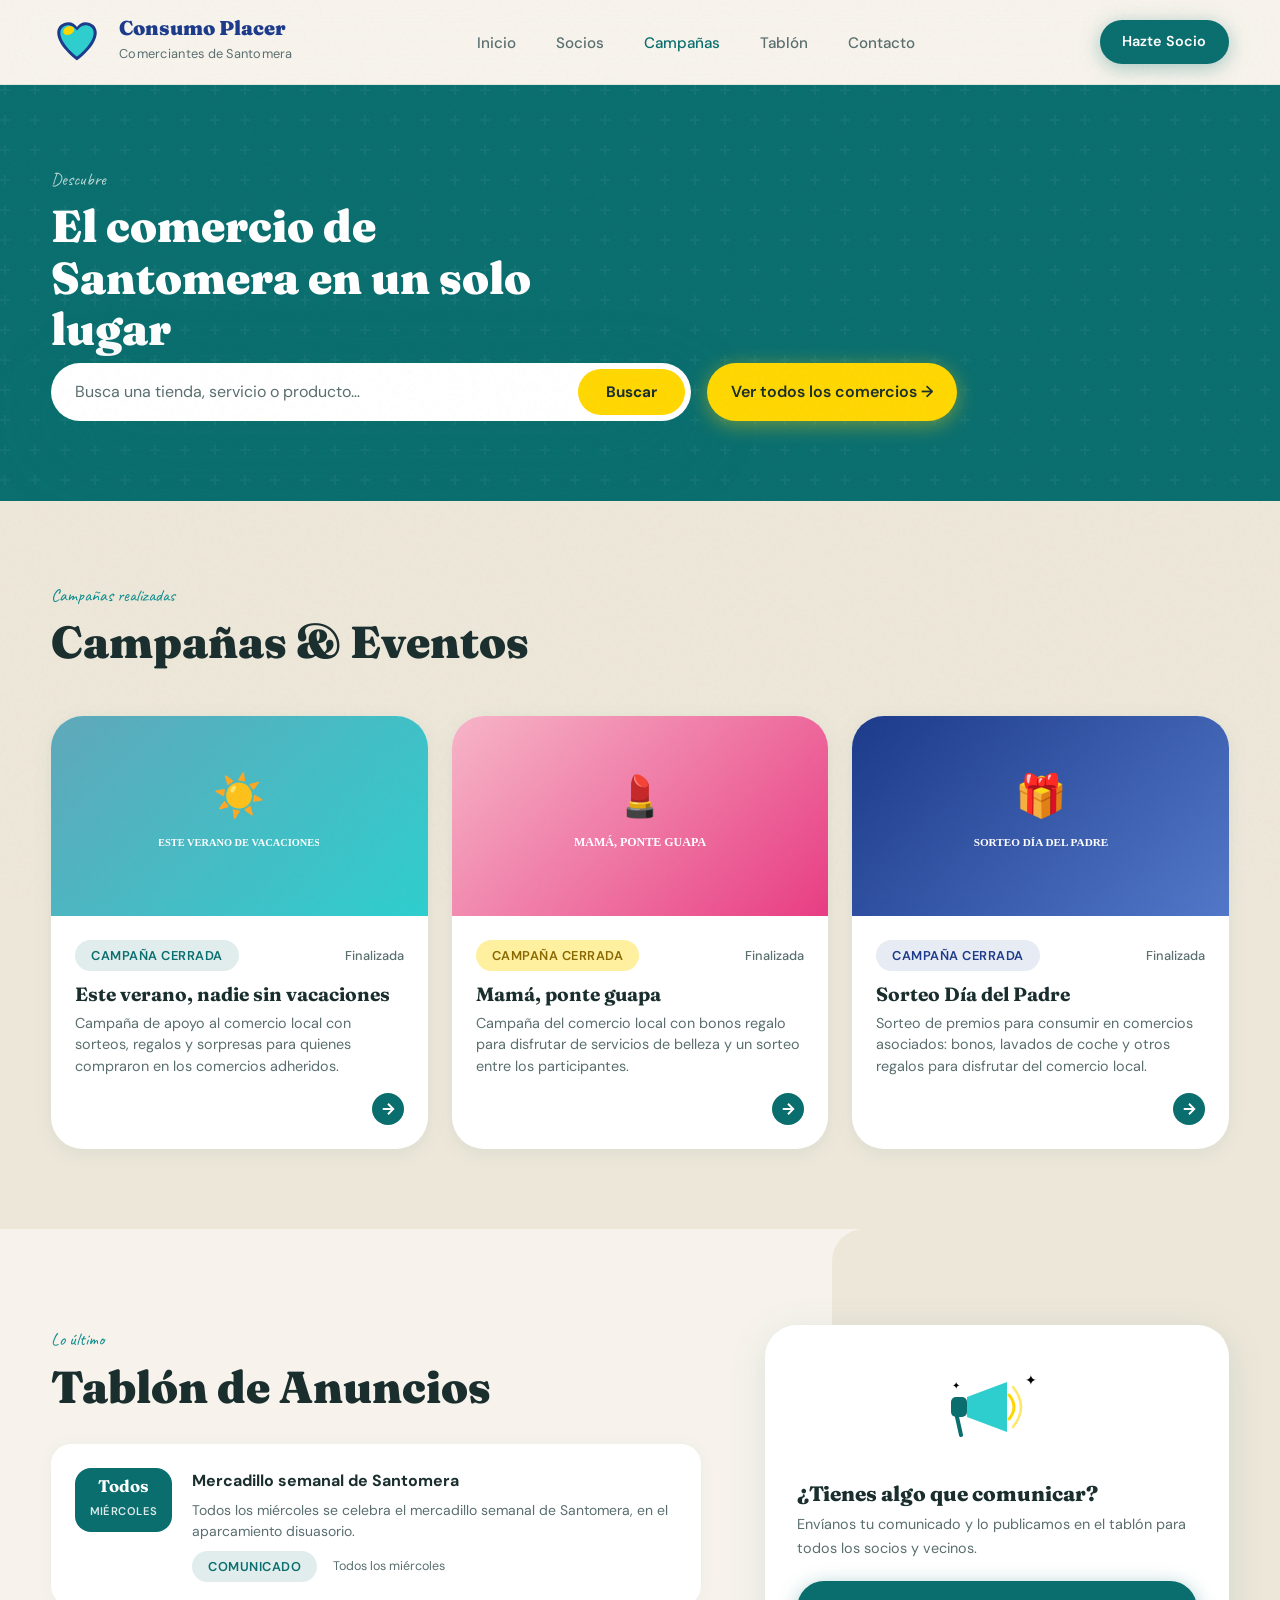
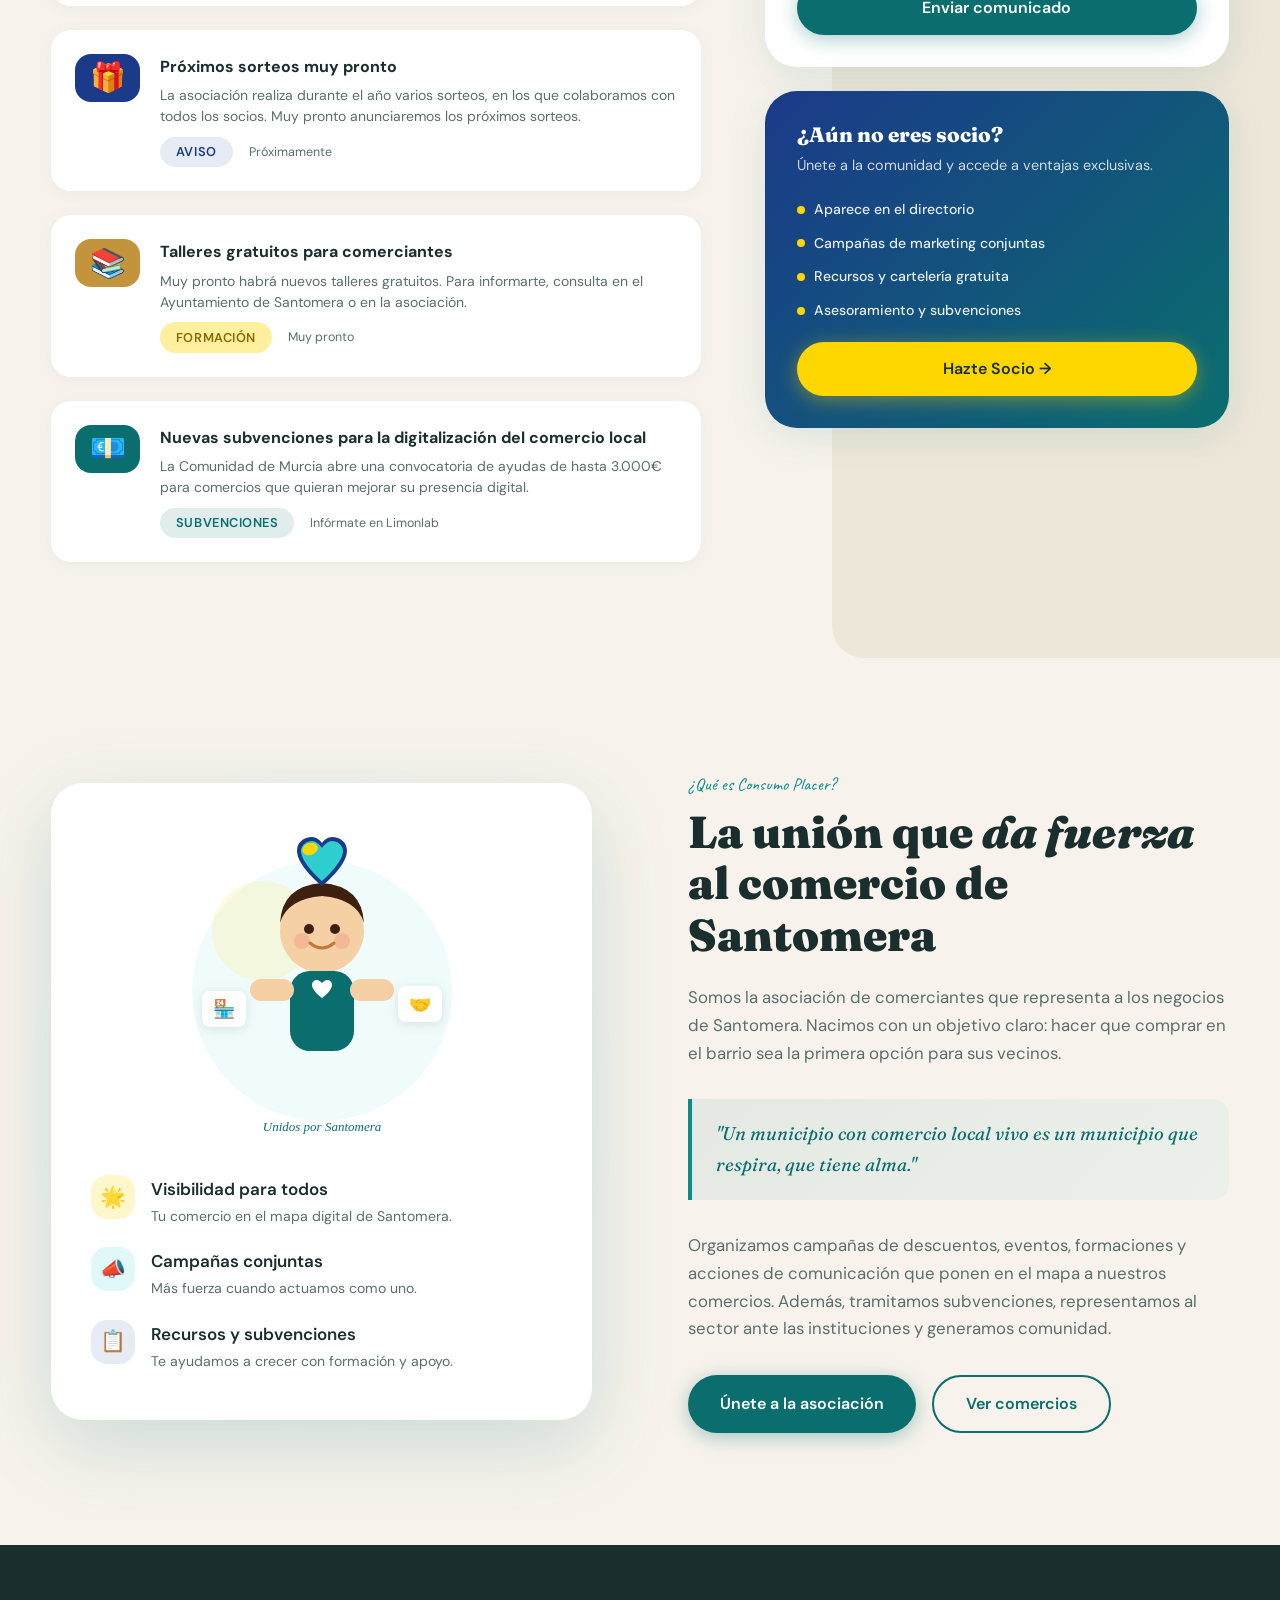
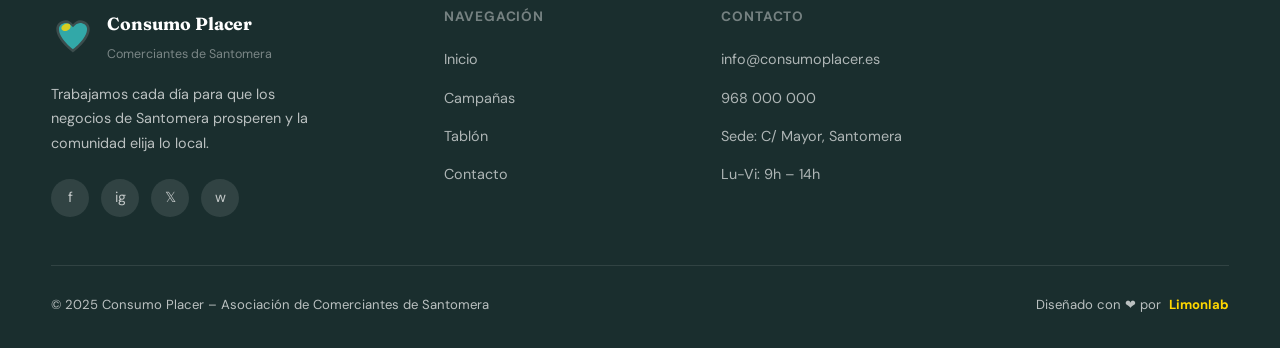
==== index.html @ dbde490b "Update index.html" ====
<!DOCTYPE html>
<html lang="es">

<head>
  <meta charset="UTF-8" />
  <meta name="viewport" content="width=device-width, initial-scale=1.0" />
  <title>Consumo Placer – Comerciantes de Santomera</title>
  <link rel="stylesheet" href="./index.css">

  <!-- Google Fonts -->
  <link rel="preconnect" href="https://fonts.googleapis.com" />
  <link rel="preconnect" href="https://fonts.gstatic.com" crossorigin />
  <link
    href="https://fonts.googleapis.com/css2?family=Fraunces:ital,opsz,wght@0,9..144,400;0,9..144,700;0,9..144,900;1,9..144,400&family=DM+Sans:wght@300;400;500;600&family=Caveat:wght@600&display=swap"
    rel="stylesheet" />
</head>

<body>

  <!-- ===== NAV ===== -->
  <nav>
    <div class="container">
      <div class="nav-inner">

        <!-- Logo -->
        <a href="./index.html" class="nav-logo">
          <svg class="logo-mark" viewBox="0 0 100 100" xmlns="http://www.w3.org/2000/svg">

            <!-- Heart shape -->
            <path
              d="M50 85 C50 85 12 58 12 32 C12 20 22 12 34 12 C40 12 46 16 50 21 C54 16 60 12 66 12 C78 12 88 20 88 32 C88 58 50 85 50 85Z"
              fill="#1B3A8A" />

            <!-- Teal fill inner -->
            <path
              d="M50 78 C50 78 18 54 18 32 C18 23 26 18 34 18 C40 18 46 23 50 28 C54 23 60 18 66 18 C74 18 82 23 82 32 C82 54 50 78 50 78Z"
              fill="#2ECECE" />

            <!-- Yellow leaf accent -->
            <ellipse
              cx="34"
              cy="28"
              rx="11"
              ry="8"
              transform="rotate(-25,34,28)"
              fill="#FFD700" />

          </svg>

          <div class="logo-text">
            <strong>Consumo Placer</strong>
            <span>Comerciantes de Santomera</span>
          </div>
        </a>

        <!-- Links -->
        <ul class="nav-links">
          <li><a href="#Inicio">Inicio</a></li>
          <li><a href="./b*Socios/DIRECTORIO%20PREVIEW.htm">Socios</a></li>
          <li><a href="#eventos">Campañas</a></li>
          <li><a href="#tablon">Tablón</a></li>
          <li><a href="./c*Contacto/contacto.html">Contacto</a></li>
        </ul>

        <!-- CTA -->
        <div class="nav-cta">
          <a
            href="./c*Contacto/contacto.html"
            class="btn btn-primary"
            style="padding:.65rem 1.4rem;font-size:.9rem;">
            Hazte Socio
          </a>
        </div>

        <!-- Mobile -->
        <button class="nav-hamburger" aria-label="Menú">
          <span></span>
          <span></span>
          <span></span>
        </button>

      </div>
    </div>
  </nav>


  <!-- ===== BUSCADOR ===== -->
  <section class="directory" id="Inicio">

    <div class="container" style="position:relative;z-index:1;">

      <span class="section-label">Descubre</span>

      <h2
        class="section-title"
        style="max-width:500px;margin-bottom:.5rem;">
        El comercio de Santomera en un solo lugar
      </h2>

      <div class="directory-search-row">

        <div class="dir-search" id="homeSearchBox">

          <input
            id="homeSearchInput"
            type="search"
            placeholder="Busca una tienda, servicio o producto…"
            autocomplete="off"
            aria-label="Buscar comercios"
          />

          <button
            id="homeSearchBtn"
            type="button">
            Buscar
          </button>

        </div>

        <a
          href="./b*Socios/DIRECTORIO%20PREVIEW.htm"
          class="btn btn-yellow directory-all-btn">
          Ver todos los comercios →
        </a>

      </div>

      <!-- Los resultados aparecen SOLO cuando se escribe -->
      <div
        id="homeSearchResults"
        class="home-search-results"
        aria-live="polite">
      </div>

    </div>

  </section>


  <style>

    .directory-search-row {
      display: flex;
      align-items: center;
      gap: 1rem;
      width: 100%;
      max-width: 980px;
    }

    .directory-search-row .dir-search {
      flex: 1 1 auto;
      min-width: 0;
    }

    .directory-all-btn {
      flex: 0 0 auto;
      height: 54px;
      min-height: 54px;
      box-sizing: border-box;
      display: inline-flex;
      align-items: center;
      justify-content: center;
      white-space: nowrap;
      margin-top: 0;
      padding: 0 1.5rem;
      line-height: 1;
    }

    @media (max-width: 760px) {

      .directory-search-row {
        flex-direction: column;
        align-items: stretch;
      }

      .directory-search-row .dir-search,
      .directory-all-btn {
        width: 100%;
      }

      .directory-all-btn {
        height: 54px;
      }

    }

    .home-search-results {
      width: 100%;
      max-width: 980px;
      margin-top: .85rem;
      display: none;
      overflow: hidden;
      border-radius: 18px;
    }

    .home-search-results.show {
      display: block;
    }

    .home-search-result {
      display: flex;
      align-items: center;
      gap: 1rem;
      width: 100%;
      padding: 1rem 1.15rem;
      box-sizing: border-box;
      text-decoration: none;
      color: inherit;
      background: rgba(255,255,255,.96);
      border-bottom: 1px solid rgba(0,0,0,.08);
      transition: transform .18s ease, background .18s ease;
    }

    .home-search-result:hover {
      background: #fff;
      transform: translateX(4px);
    }

    .home-search-result-icon {
      width: 48px;
      height: 48px;
      flex: 0 0 48px;
      display: grid;
      place-items: center;
      border-radius: 14px;
      background: rgba(46,206,206,.18);
      font-size: 1.5rem;
    }

    .home-search-result-info {
      min-width: 0;
      display: flex;
      flex-direction: column;
      gap: .18rem;
    }

    .home-search-result-info strong {
      font-size: 1rem;
    }

    .home-search-result-info small {
      opacity: .72;
    }

    .home-search-result-info em {
      font-size: .82rem;
      font-style: normal;
      opacity: .58;
      white-space: nowrap;
      overflow: hidden;
      text-overflow: ellipsis;
    }

    .home-search-result-arrow {
      margin-left: auto;
      font-size: 1.25rem;
      font-weight: 700;
    }

    .home-search-see-all {
      display: block;
      padding: .95rem 1.15rem;
      background: #FFD700;
      color: #111;
      text-decoration: none;
      font-weight: 700;
      text-align: center;
    }

    .home-search-empty {
      padding: 1.1rem 1.2rem;
      background: rgba(255,255,255,.96);
      color: #222;
      border-radius: 18px;
    }

    @media (max-width: 760px) {

      .directory-search-row {
        flex-direction: column;
        align-items: stretch;
      }

      .directory-all-btn {
        width: 100%;
        justify-content: center;
      }

      .home-search-result {
        padding: .9rem;
      }

      .home-search-result-info em {
        white-space: normal;
      }

    }

  </style>


  <!-- ===== CAMPAÑAS ===== -->
  <section class="campaigns" id="eventos">

    <div class="container">

      <div class="section-header">

        <div>
          <span class="section-label">Campañas realizadas</span>
          <h2 class="section-title">Campañas &amp; Eventos</h2>
        </div>

      </div>

      <div class="carousel-track">

        <!-- Card 1 · Este verano, nadie sin vacaciones -->
        <article class="campaign-card reveal">

          <div
            class="card-thumb"
            style="background:linear-gradient(135deg,#5FA8BA,#2ECECE);">

            <div class="card-thumb-inner">

              <svg
                viewBox="0 0 200 140"
                xmlns="http://www.w3.org/2000/svg"
                style="width:160px">

                <text
                  x="100"
                  y="62"
                  text-anchor="middle"
                  font-size="52">
                  ☀️
                </text>

                <text
                  x="100"
                  y="108"
                  text-anchor="middle"
                  font-family="Georgia"
                  font-size="13"
                  fill="white"
                  font-weight="700">
                  ESTE VERANO DE VACACIONES
                </text>

              </svg>

            </div>
          </div>

          <div class="card-body">

            <div class="card-meta">
              <span class="tag tag-teal">Campaña cerrada</span>
              <span class="card-date">Finalizada</span>
            </div>

            <h3 class="card-title">
              Este verano, nadie sin vacaciones
            </h3>

            <p class="card-desc">
              Campaña de apoyo al comercio local con sorteos, regalos y sorpresas para quienes compraron en los comercios adheridos.
            </p>

            <div class="card-arrow">
              <svg
                viewBox="0 0 24 24"
                fill="none"
                stroke="white"
                stroke-width="2.5">
                <path d="M5 12h14M12 5l7 7-7 7" />
              </svg>
            </div>

          </div>

        </article>


        <!-- Card 2 · Mamá, ponte guapa -->
        <article class="campaign-card reveal reveal-delay-1">

          <div
            class="card-thumb"
            style="background:linear-gradient(135deg,#F7B5C8,#E83D83);">

            <div class="card-thumb-inner">

              <svg
                viewBox="0 0 200 140"
                xmlns="http://www.w3.org/2000/svg"
                style="width:160px">

                <text
                  x="100"
                  y="62"
                  text-anchor="middle"
                  font-size="50">
                  💄
                </text>

                <text
                  x="100"
                  y="108"
                  text-anchor="middle"
                  font-family="Georgia"
                  font-size="15"
                  fill="white"
                  font-weight="700">
                  MAMÁ, PONTE GUAPA
                </text>

              </svg>

            </div>

          </div>

          <div class="card-body">

            <div class="card-meta">
              <span class="tag tag-yellow">Campaña cerrada</span>
              <span class="card-date">Finalizada</span>
            </div>

            <h3 class="card-title">
              Mamá, ponte guapa
            </h3>

            <p class="card-desc">
              Campaña del comercio local con bonos regalo para disfrutar de servicios de belleza y un sorteo entre los participantes.
            </p>

            <div class="card-arrow">
              <svg
                viewBox="0 0 24 24"
                fill="none"
                stroke="white"
                stroke-width="2.5">
                <path d="M5 12h14M12 5l7 7-7 7" />
              </svg>
            </div>

          </div>

        </article>


        <!-- Card 3 · Sorteo Día del Padre -->
        <article class="campaign-card reveal reveal-delay-2">

          <div
            class="card-thumb"
            style="background:linear-gradient(135deg,#1B3A8A,#5277C8);">

            <div class="card-thumb-inner">

              <svg
                viewBox="0 0 200 140"
                xmlns="http://www.w3.org/2000/svg"
                style="width:160px">

                <text
                  x="100"
                  y="62"
                  text-anchor="middle"
                  font-size="52">
                  🎁
                </text>

                <text
                  x="100"
                  y="108"
                  text-anchor="middle"
                  font-family="Georgia"
                  font-size="14"
                  fill="white"
                  font-weight="700">
                  SORTEO DÍA DEL PADRE
                </text>

              </svg>

            </div>

          </div>

          <div class="card-body">

            <div class="card-meta">
              <span class="tag tag-blue">Campaña cerrada</span>
              <span class="card-date">Finalizada</span>
            </div>

            <h3 class="card-title">
              Sorteo Día del Padre
            </h3>

            <p class="card-desc">
              Sorteo de premios para consumir en comercios asociados: bonos, lavados de coche y otros regalos para disfrutar del comercio local.
            </p>

            <div class="card-arrow">
              <svg
                viewBox="0 0 24 24"
                fill="none"
                stroke="white"
                stroke-width="2.5">
                <path d="M5 12h14M12 5l7 7-7 7" />
              </svg>
            </div>

          </div>

        </article>

      </div>

    </div>

  </section>


  <!-- ===== TABLÓN ===== -->
  <section class="tablon" id="tablon">

    <div class="container">

      <div class="tablon-grid">

        <!-- Feed -->
        <div>

          <span class="section-label">Lo último</span>

          <h2
            class="section-title"
            style="margin-bottom:2rem;">
            Tablón de Anuncios
          </h2>

          <div class="news-feed">

            <!-- 1. MERCADILLO SEMANAL -->
            <article class="news-item reveal">

              <div class="news-date-block">
                <strong style="font-size:1.05rem;">Todos</strong>
                <span>Miércoles</span>
              </div>

              <div class="news-content">

                <div class="news-title">
                  Mercadillo semanal de Santomera
                </div>

                <p class="news-excerpt">
                  Todos los miércoles se celebra el mercadillo semanal de
                  Santomera, en el aparcamiento disuasorio.
                </p>

                <div class="news-footer">
                  <span class="tag tag-teal">Comunicado</span>
                  <span
                    style="font-size:.78rem;color:var(--text-muted);margin-left:.5rem;">
                    Todos los miércoles
                  </span>
                </div>

              </div>

            </article>


            <!-- 2. SORTEOS -->
            <article class="news-item reveal reveal-delay-1">

              <div
                class="news-date-block"
                style="background:var(--blue);">
                <strong style="font-size:1.8rem;">🎁</strong>
              </div>

              <div class="news-content">

                <div class="news-title">
                  Próximos sorteos muy pronto
                </div>

                <p class="news-excerpt">
                  La asociación realiza durante el año varios sorteos,
                  en los que colaboramos con todos los socios. Muy pronto
                  anunciaremos los próximos sorteos.
                </p>

                <div class="news-footer">
                  <span class="tag tag-blue">Aviso</span>
                  <span
                    style="font-size:.78rem;color:var(--text-muted);margin-left:.5rem;">
                    Próximamente
                  </span>
                </div>

              </div>

            </article>


            <!-- 3. TALLERES -->
            <article class="news-item reveal reveal-delay-2">

              <div
                class="news-date-block"
                style="background:#c4943c;">
                <strong style="font-size:1.8rem;">📚</strong>
              </div>

              <div class="news-content">

                <div class="news-title">
                  Talleres gratuitos para comerciantes
                </div>

                <p class="news-excerpt">
                  Muy pronto habrá nuevos talleres gratuitos. Para informarte,
                  consulta en el Ayuntamiento de Santomera o en la asociación.
                </p>

                <div class="news-footer">
                  <span class="tag tag-yellow">Formación</span>
                  <span
                    style="font-size:.78rem;color:var(--text-muted);margin-left:.5rem;">
                    Muy pronto
                  </span>
                </div>

              </div>

            </article>


            <!-- 4. SUBVENCIONES -->
            <article class="news-item reveal reveal-delay-3">

              <div class="news-date-block">
                <strong style="font-size:1.8rem;">💶</strong>
              </div>

              <div class="news-content">

                <div class="news-title">
                  Nuevas subvenciones para la digitalización del comercio local
                </div>

                <p class="news-excerpt">
                  La Comunidad de Murcia abre una convocatoria de ayudas
                  de hasta 3.000€ para comercios que quieran mejorar
                  su presencia digital.
                </p>

                <div class="news-footer">
                  <span class="tag tag-teal">Subvenciones</span>
                  <span
                    style="font-size:.78rem;color:var(--text-muted);margin-left:.5rem;">
                    Infórmate en Limonlab
                  </span>
                </div>

              </div>

            </article>

          </div>

        </div>


        <!-- Aside -->
        <div class="tablon-aside">

          <div class="aside-card reveal">

            <div style="text-align:center;margin-bottom:1rem;">

              <svg
                viewBox="0 0 120 100"
                xmlns="http://www.w3.org/2000/svg"
                style="width:120px;margin:auto;">

                <path
                  d="M30 40 L70 25 L70 75 L30 60 Z"
                  fill="#2ECECE" />

                <rect
                  x="14"
                  y="40"
                  width="16"
                  height="20"
                  rx="5"
                  fill="#0A6E6E" />

                <path
                  d="M20 60 L24 78"
                  stroke="#0A6E6E"
                  stroke-width="4"
                  stroke-linecap="round" />

                <path
                  d="M72 38 Q82 50 72 62"
                  fill="none"
                  stroke="#FFD700"
                  stroke-width="3"
                  stroke-linecap="round" />

                <path
                  d="M76 30 Q92 50 76 70"
                  fill="none"
                  stroke="#FFD700"
                  stroke-width="2.5"
                  stroke-linecap="round"
                  opacity=".6" />

                <text x="88" y="28" font-size="14">✦</text>
                <text x="15" y="32" font-size="10">✦</text>

              </svg>

            </div>

            <h3>¿Tienes algo que comunicar?</h3>

            <p>
              Envíanos tu comunicado y lo publicamos en el tablón
              para todos los socios y vecinos.
            </p>

            <a
              href="./c*Contacto/contacto.html"
              class="btn btn-primary"
              style="width:100%;justify-content:center;">
              Enviar comunicado
            </a>

          </div>


          <div
            class="aside-card reveal reveal-delay-1"
            style="background:linear-gradient(135deg,#1B3A8A,#0A6E6E);color:white;">

            <h3 style="color:white;">
              ¿Aún no eres socio?
            </h3>

            <p style="color:rgba(255,255,255,.8);">
              Únete a la comunidad y accede a ventajas exclusivas.
            </p>

            <ul
              class="socio-perks"
              style="margin-bottom:1.25rem;">

              <li style="color:rgba(255,255,255,.9);">
                <div
                  class="perk-dot"
                  style="background:var(--yellow);">
                </div>
                Aparece en el directorio
              </li>

              <li style="color:rgba(255,255,255,.9);">
                <div
                  class="perk-dot"
                  style="background:var(--yellow);">
                </div>
                Campañas de marketing conjuntas
              </li>

              <li style="color:rgba(255,255,255,.9);">
                <div
                  class="perk-dot"
                  style="background:var(--yellow);">
                </div>
                Recursos y cartelería gratuita
              </li>

              <li style="color:rgba(255,255,255,.9);">
                <div
                  class="perk-dot"
                  style="background:var(--yellow);">
                </div>
                Asesoramiento y subvenciones
              </li>

            </ul>

            <a
              href="./c*Contacto/contacto.html"
              class="btn btn-yellow"
              style="width:100%;justify-content:center;">
              Hazte Socio →
            </a>

          </div>

        </div>

      </div>

    </div>

  </section>


  <!-- ===== ABOUT ===== -->
  <section class="about" id="about">

    <div class="container">

      <div class="about-grid">

        <!-- Illustration -->
        <div class="about-illustration reveal">

          <div class="about-blob-bg"></div>

          <div class="about-visual-card">

            <svg
              viewBox="0 0 320 320"
              xmlns="http://www.w3.org/2000/svg"
              style="width:100%;max-width:320px;margin:auto;display:block">

              <circle
                cx="160"
                cy="160"
                r="130"
                fill="rgba(46,206,206,0.07)" />

              <circle
                cx="100"
                cy="100"
                r="50"
                fill="rgba(255,215,0,0.12)" />

              <!-- Head -->
              <circle
                cx="160"
                cy="100"
                r="42"
                fill="#f5d0a5" />

              <!-- Hair -->
              <path
                d="M118 92 Q120 55 160 52 Q200 55 202 92 Q195 68 160 65 Q125 68 118 92Z"
                fill="#3d2010" />

              <!-- Eyes -->
              <circle cx="147" cy="98" r="5" fill="#3d2010" />
              <circle cx="173" cy="98" r="5" fill="#3d2010" />

              <!-- Smile -->
              <path
                d="M148 112 Q160 122 172 112"
                fill="none"
                stroke="#c4753a"
                stroke-width="3"
                stroke-linecap="round" />

              <!-- Cheeks -->
              <circle
                cx="140"
                cy="110"
                r="8"
                fill="rgba(230,100,80,0.2)" />

              <circle
                cx="180"
                cy="110"
                r="8"
                fill="rgba(230,100,80,0.2)" />

              <!-- Body -->
              <rect
                x="128"
                y="140"
                width="64"
                height="80"
                rx="20"
                fill="#0A6E6E" />

              <!-- Arms -->
              <rect
                x="88"
                y="148"
                width="44"
                height="22"
                rx="11"
                fill="#f5d0a5" />

              <rect
                x="188"
                y="148"
                width="44"
                height="22"
                rx="11"
                fill="#f5d0a5" />

              <!-- Shirt logo -->
              <path
                d="M160 167 C160 167 150 160 150 154 C150 151 152 149 155 149 C157 149 159 151 160 152 C161 151 163 149 165 149 C168 149 170 151 170 154 C170 160 160 167 160 167Z"
                fill="white" />

              <!-- Big heart -->
              <path
                d="M160 55 C160 55 135 35 135 20 C135 11 142 6 150 6 C154 6 158 9 160 12 C162 9 166 6 170 6 C178 6 185 11 185 20 C185 35 160 55 160 55Z"
                fill="#1B3A8A" />

              <path
                d="M160 50 C160 50 139 32 139 20 C139 14 145 10 150 10 C154 10 158 14 160 17 C162 14 166 10 170 10 C175 10 181 14 181 20 C181 32 160 50 160 50Z"
                fill="#2ECECE" />

              <ellipse
                cx="148"
                cy="18"
                rx="8"
                ry="6"
                transform="rotate(-20,148,18)"
                fill="#FFD700" />

              <!-- Small shop icons -->
              <g transform="translate(40,160)">
                <rect
                  width="44"
                  height="36"
                  rx="8"
                  fill="white"
                  filter="drop-shadow(0 2px 6px rgba(0,0,0,0.1))" />
                <text
                  x="22"
                  y="24"
                  text-anchor="middle"
                  font-size="18">
                  🏪
                </text>
              </g>

              <g transform="translate(236,155)">
                <rect
                  width="44"
                  height="36"
                  rx="8"
                  fill="white"
                  filter="drop-shadow(0 2px 6px rgba(0,0,0,0.1))" />
                <text
                  x="22"
                  y="24"
                  text-anchor="middle"
                  font-size="18">
                  🤝
                </text>
              </g>

              <!-- Caption -->
              <text
                x="160"
                y="300"
                text-anchor="middle"
                font-family="Georgia,serif"
                font-style="italic"
                font-size="13"
                fill="#0A6E6E">
                Unidos por Santomera
              </text>

            </svg>


            <ul
              class="values-list"
              style="margin-top:1.5rem;">

              <li class="value-item">

                <div
                  class="value-icon"
                  style="background:rgba(255,215,0,.2);">
                  🌟
                </div>

                <div class="value-text">

                  <strong>Visibilidad para todos</strong>

                  <p>
                    Tu comercio en el mapa digital de Santomera.
                  </p>

                </div>

              </li>


              <li class="value-item">

                <div
                  class="value-icon"
                  style="background:rgba(46,206,206,.15);">
                  📣
                </div>

                <div class="value-text">

                  <strong>Campañas conjuntas</strong>

                  <p>
                    Más fuerza cuando actuamos como uno.
                  </p>

                </div>

              </li>


              <li class="value-item">

                <div
                  class="value-icon"
                  style="background:rgba(27,58,138,.1);">
                  📋
                </div>

                <div class="value-text">

                  <strong>Recursos y subvenciones</strong>

                  <p>
                    Te ayudamos a crecer con formación y apoyo.
                  </p>

                </div>

              </li>

            </ul>

          </div>

        </div>


        <!-- Content -->
        <div class="about-content reveal reveal-delay-1">

          <span class="section-label">
            ¿Qué es Consumo Placer?
          </span>

          <h2 class="section-title">
            La unión que <em>da fuerza</em> al comercio de Santomera
          </h2>

          <p>
            Somos la asociación de comerciantes que representa a los
            negocios de Santomera. Nacimos con un objetivo claro:
            hacer que comprar en el barrio sea la primera opción
            para sus vecinos.
          </p>

          <blockquote class="pullquote">
            "Un municipio con comercio local vivo es un municipio
            que respira, que tiene alma."
          </blockquote>

          <p>
            Organizamos campañas de descuentos, eventos, formaciones
            y acciones de comunicación que ponen en el mapa a nuestros
            comercios. Además, tramitamos subvenciones, representamos
            al sector ante las instituciones y generamos comunidad.
          </p>


          <!-- BOTONES CORREGIDOS -->
          <div
            style="margin-top:2rem; display:flex; gap:1rem; flex-wrap:wrap;">

            <a
              href="./c*Contacto/contacto.html"
              class="btn btn-primary">
              Únete a la asociación
            </a>

            <a
              href="./b*Socios/DIRECTORIO%20PREVIEW.htm"
              class="btn btn-outline">
              Ver comercios
            </a>

          </div>

        </div>

      </div>

    </div>

  </section>


  <!-- ===== FOOTER ===== -->
  <footer id="contacto">

    <div class="container">

      <div class="footer-grid">

        <!-- Brand -->
        <div class="footer-brand">

          <div
            style="display:flex;align-items:center;gap:.75rem;">

            <svg
              width="44"
              height="44"
              viewBox="0 0 100 100"
              xmlns="http://www.w3.org/2000/svg">

              <path
                d="M50 85 C50 85 12 58 12 32 C12 20 22 12 34 12 C40 12 46 16 50 21 C54 16 60 12 66 12 C78 12 88 20 88 32 C88 58 50 85 50 85Z"
                fill="rgba(255,255,255,.15)" />

              <path
                d="M50 78 C50 78 18 54 18 32 C18 23 26 18 34 18 C40 18 46 23 50 28 C54 23 60 18 66 18 C74 18 82 23 82 32 C82 54 50 78 50 78Z"
                fill="#2ECECE"
                opacity=".7" />

              <ellipse
                cx="34"
                cy="28"
                rx="11"
                ry="8"
                transform="rotate(-25,34,28)"
                fill="#FFD700"
                opacity=".8" />

            </svg>

            <div>

              <strong
                style="display:block;font-family:'Fraunces',serif;color:white;font-size:1.1rem;">
                Consumo Placer
              </strong>

              <span style="font-size:.78rem;opacity:.6;">
                Comerciantes de Santomera
              </span>

            </div>

          </div>

          <p>
            Trabajamos cada día para que los negocios de Santomera
            prosperen y la comunidad elija lo local.
          </p>

          <div class="social-links">

            <div class="social-link" title="Facebook">f</div>
            <div class="social-link" title="Instagram">ig</div>
            <div class="social-link" title="Twitter/X">𝕏</div>
            <div class="social-link" title="WhatsApp">w</div>

          </div>

        </div>


        <!-- Nav cols -->
        <div class="footer-col">

          <h4>Navegación</h4>

          <ul class="footer-links">

            <li>
              <a href="#">Inicio</a>
            </li>

            <li>
              <a href="#eventos">Campañas</a>
            </li>

            <li>
              <a href="#tablon">Tablón</a>
            </li>

            <li>
              <a href="./c*Contacto/contacto.html">
                Contacto
              </a>
            </li>

          </ul>

        </div>


        <!-- Contacto -->
        <div class="footer-col">

          <h4>Contacto</h4>

          <ul class="footer-links">

            <li>
              <a href="mailto:info@consumoplacer.es">
                info@consumoplacer.es
              </a>
            </li>

            <li>
              <a href="tel:+34968000000">
                968 000 000
              </a>
            </li>

            <li>
              <a href="#">
                Sede: C/ Mayor, Santomera
              </a>
            </li>

            <li>
              <a href="#">
                Lu-Vi: 9h – 14h
              </a>
            </li>

          </ul>

        </div>

      </div>


      <div class="footer-bottom">

        <span>
          © 2025 Consumo Placer – Asociación de Comerciantes de Santomera
        </span>

        <div class="made-by">
          Diseñado con ❤ por <strong>Limonlab</strong>
        </div>

      </div>

    </div>

  </footer>


  <script src="./b*Socios/socios.js"></script>
  <script src="./index.js"></script>

</body>

</html>
---- index.css ----
/* ============================================================
       TOKENS & RESET
    ============================================================ */
:root {
    --cream: #F7F3EC;
    --cream-dark: #EDE7D9;
    --teal: #0A6E6E;
    --teal-mid: #0D8C8C;
    --teal-light: #2ECECE;
    --blue: #1B3A8A;
    --blue-mid: #1F4BD5;
    --yellow: #FFD700;
    --yellow-soft: #FFF0A0;
    --text: #1A2E2E;
    --text-muted: #5A6E6E;
    --white: #FFFFFF;
    --radius-lg: 2rem;
    --radius-pill: 100px;
    --shadow: 0 8px 40px rgba(10, 110, 110, .12);
    --shadow-xl: 0 24px 80px rgba(10, 110, 110, .18);
}

*,
*::before,
*::after {
    box-sizing: border-box;
    margin: 0;
    padding: 0;
}

html {
    scroll-behavior: smooth;
}

body {
    background: var(--cream);
    color: var(--text);
    font-family: 'DM Sans', sans-serif;
    font-size: 17px;
    line-height: 1.65;
    overflow-x: hidden;
}

h1,
h2,
h3,
h4 {
    font-family: 'Fraunces', Georgia, serif;
    line-height: 1.15;
}

.script {
    font-family: 'Caveat', cursive;
    font-size: 1.25em;
    color: var(--teal-mid);
}

img {
    display: block;
    max-width: 100%;
}

a {
    text-decoration: none;
    color: inherit;
}

/* ============================================================
       NOISE TEXTURE OVERLAY
    ============================================================ */
body::before {
    content: '';
    position: fixed;
    inset: 0;
    background-image: url("data:image/svg+xml,%3Csvg viewBox='0 0 256 256' xmlns='http://www.w3.org/2000/svg'%3E%3Cfilter id='noise'%3E%3CfeTurbulence type='fractalNoise' baseFrequency='0.9' numOctaves='4' stitchTiles='stitch'/%3E%3C/filter%3E%3Crect width='100%25' height='100%25' filter='url(%23noise)' opacity='0.04'/%3E%3C/svg%3E");
    pointer-events: none;
    z-index: 9999;
    opacity: .5;
}

/* ============================================================
       UTILITIES
    ============================================================ */
.container {
    width: min(1200px, 92vw);
    margin-inline: auto;
}

.btn {
    display: inline-flex;
    align-items: center;
    gap: .5rem;
    padding: .85rem 2rem;
    border-radius: var(--radius-pill);
    font-family: 'DM Sans', sans-serif;
    font-weight: 600;
    font-size: 1rem;
    cursor: pointer;
    border: none;
    transition: transform .2s ease, box-shadow .2s ease, background .2s ease;
}

.btn:hover {
    transform: translateY(-2px);
}

.btn-primary {
    background: var(--teal);
    color: var(--white);
    box-shadow: 0 4px 20px rgba(10, 110, 110, .35);
}

.btn-primary:hover {
    background: var(--teal-mid);
    box-shadow: 0 8px 30px rgba(10, 110, 110, .45);
}

.btn-yellow {
    background: var(--yellow);
    color: var(--text);
    box-shadow: 0 4px 20px rgba(255, 215, 0, .4);
}

.btn-yellow:hover {
    background: #f5c800;
    box-shadow: 0 8px 30px rgba(255, 215, 0, .5);
}

.btn-outline {
    background: transparent;
    color: var(--teal);
    border: 2px solid var(--teal);
}

.btn-outline:hover {
    background: var(--teal);
    color: var(--white);
}

.tag {
    display: inline-block;
    padding: .3rem 1rem;
    border-radius: var(--radius-pill);
    font-size: .8rem;
    font-weight: 600;
    letter-spacing: .04em;
    text-transform: uppercase;
}

.tag-teal {
    background: rgba(10, 110, 110, .12);
    color: var(--teal);
}

.tag-yellow {
    background: var(--yellow-soft);
    color: #8a6800;
}

.tag-blue {
    background: rgba(27, 58, 138, .1);
    color: var(--blue);
}

/* ============================================================
       NAV
    ============================================================ */
nav {
    position: sticky;
    top: 0;
    z-index: 100;
    background: rgba(247, 243, 236, .92);
    backdrop-filter: blur(16px);
    border-bottom: 1px solid rgba(10, 110, 110, .1);
    padding: 1rem 0;
}

.nav-inner {
    display: flex;
    align-items: center;
    justify-content: space-between;
    gap: 2rem;
}

.nav-logo {
    display: flex;
    align-items: center;
    gap: 1rem;
}

/* SVG inline logo replica */
.logo-mark {
    width: 52px;
    height: 52px;
    flex-shrink: 0;
}

.logo-text strong {
    display: block;
    font-family: 'Fraunces', serif;
    font-size: 1.25rem;
    font-weight: 900;
    color: var(--blue);
    line-height: 1;
}

.logo-text span {
    font-family: 'DM Sans', sans-serif;
    font-size: .8rem;
    color: var(--text-muted);
    letter-spacing: .02em;
}

.nav-links {
    display: flex;
    list-style: none;
    gap: 2.5rem;
}

.nav-links a {
    font-size: .95rem;
    font-weight: 500;
    color: var(--text-muted);
    transition: color .2s;
}

.nav-links a:hover {
    color: var(--teal);
}

.nav-cta {
    display: flex;
    gap: .75rem;
    align-items: center;
}

.nav-hamburger {
    display: none;
    background: none;
    border: none;
    cursor: pointer;
    flex-direction: column;
    gap: 5px;
    padding: 4px;
}

.nav-hamburger span {
    display: block;
    width: 26px;
    height: 2px;
    background: var(--teal);
    border-radius: 2px;
    transition: .3s;
}

@media(max-width: 900px) {

    .nav-links,
    .nav-cta {
        display: none;
    }

    .nav-hamburger {
        display: flex;
    }

    /* Menú abierto */
    nav.mobile-open .nav-inner {
        flex-wrap: wrap;
    }

    nav.mobile-open .nav-links {
        display: flex;
        flex-direction: column;
        width: 100%;
        order: 10;
        gap: 0;
        padding: .5rem 0 .25rem;
        border-top: 1px solid rgba(10, 110, 110, .12);
        animation: navSlideDown .25s ease;
    }

    nav.mobile-open .nav-links li a {
        display: block;
        padding: .7rem 0;
        border-bottom: 1px solid rgba(10, 110, 110, .07);
        font-size: 1rem;
    }

    nav.mobile-open .nav-cta {
        display: flex;
        width: 100%;
        order: 11;
        padding: .75rem 0 .5rem;
    }

    /* Barras → X */
    nav.mobile-open .nav-hamburger span:nth-child(1) {
        transform: rotate(45deg) translate(5px, 5px);
    }

    nav.mobile-open .nav-hamburger span:nth-child(2) {
        opacity: 0;
        transform: scaleX(0);
    }

    nav.mobile-open .nav-hamburger span:nth-child(3) {
        transform: rotate(-45deg) translate(5px, -5px);
    }
}

@keyframes navSlideDown {
    from {
        opacity: 0;
        transform: translateY(-8px);
    }

    to {
        opacity: 1;
        transform: translateY(0);
    }
}

/* ============================================================
       HERO
    ============================================================ */
.hero {
    position: relative;
    padding: 6rem 0 5rem;
    overflow: hidden;
}

/* Organic blobs background */
.hero-bg {
    position: absolute;
    inset: 0;
    pointer-events: none;
    overflow: hidden;
}

.blob {
    position: absolute;
    border-radius: 50%;
    filter: blur(60px);
}

.blob-1 {
    width: 600px;
    height: 600px;
    background: radial-gradient(circle, rgba(46, 206, 206, .18) 0%, transparent 70%);
    top: -100px;
    right: -100px;
}

.blob-2 {
    width: 400px;
    height: 400px;
    background: radial-gradient(circle, rgba(255, 215, 0, .2) 0%, transparent 70%);
    bottom: -50px;
    left: 5%;
}

.blob-3 {
    width: 300px;
    height: 300px;
    background: radial-gradient(circle, rgba(27, 58, 138, .1) 0%, transparent 70%);
    top: 30%;
    left: 30%;
}

.hero-grid {
    display: grid;
    grid-template-columns: 1fr 1fr;
    gap: 4rem;
    align-items: center;
}

.hero-eyebrow {
    display: flex;
    align-items: center;
    gap: .75rem;
    margin-bottom: 1.5rem;
}

.eyebrow-line {
    width: 40px;
    height: 2px;
    background: var(--teal-mid);
    border-radius: 2px;
}

.eyebrow-text {
    font-family: 'Caveat', cursive;
    font-size: 1.1rem;
    color: var(--teal-mid);
    font-weight: 600;
}

.hero h1 {
    font-size: clamp(2.8rem, 5.5vw, 4.8rem);
    font-weight: 900;
    color: var(--text);
    margin-bottom: 1.5rem;
}

.hero h1 em {
    font-style: italic;
    color: var(--teal);
}

.hero h1 .accent-yellow {
    position: relative;
    display: inline-block;
}

.hero h1 .accent-yellow::after {
    content: '';
    position: absolute;
    bottom: 4px;
    left: -4px;
    right: -4px;
    height: 12px;
    background: var(--yellow);
    z-index: -1;
    border-radius: 4px;
}

.hero-desc {
    font-size: 1.15rem;
    color: var(--text-muted);
    margin-bottom: 2.5rem;
    max-width: 480px;
}

.hero-actions {
    display: flex;
    gap: 1rem;
    flex-wrap: wrap;
}

.hero-stats {
    display: flex;
    gap: 2.5rem;
    margin-top: 3.5rem;
    padding-top: 2rem;
    border-top: 1px solid rgba(10, 110, 110, .15);
}

.stat strong {
    display: block;
    font-family: 'Fraunces', serif;
    font-size: 2.2rem;
    font-weight: 900;
    color: var(--teal);
    line-height: 1;
}

.stat span {
    font-size: .85rem;
    color: var(--text-muted);
    font-weight: 500;
}

/* Hero illustration panel */
.hero-visual {
    position: relative;
    display: flex;
    align-items: center;
    justify-content: center;
}

.hero-card-main {
    background: var(--white);
    border-radius: var(--radius-lg);
    box-shadow: var(--shadow-xl);
    padding: 2.5rem;
    position: relative;
    z-index: 2;
    width: 100%;
    max-width: 440px;
}

.hero-illustration {
    width: 100%;
    height: 260px;
    display: flex;
    align-items: center;
    justify-content: center;
}

/* Floating badges */
.badge-float {
    position: absolute;
    background: var(--white);
    border-radius: 1.2rem;
    box-shadow: var(--shadow);
    padding: .75rem 1.25rem;
    display: flex;
    align-items: center;
    gap: .6rem;
    font-size: .85rem;
    font-weight: 600;
    z-index: 3;
    animation: floatY 4s ease-in-out infinite;
}

.badge-float:nth-child(2) {
    animation-delay: 1.5s;
}

.badge-float:nth-child(3) {
    animation-delay: 3s;
}

@keyframes floatY {

    0%,
    100% {
        transform: translateY(0);
    }

    50% {
        transform: translateY(-10px);
    }
}

.badge-1 {
    top: -1rem;
    right: -1.5rem;
}

.badge-2 {
    bottom: 3rem;
    left: -2rem;
}

.badge-3 {
    top: 35%;
    right: -2.5rem;
}

.badge-icon {
    width: 36px;
    height: 36px;
    border-radius: .75rem;
    display: flex;
    align-items: center;
    justify-content: center;
    font-size: 1.1rem;
}

@media(max-width: 900px) {
    .hero-grid {
        grid-template-columns: 1fr;
    }

    .hero-visual {
        display: none;
    }
}

/* ============================================================
       CAMPAIGN CAROUSEL
    ============================================================ */
.campaigns {
    padding: 5rem 0;
    background: var(--cream-dark);
    position: relative;
}

.section-header {
    display: flex;
    align-items: flex-end;
    justify-content: space-between;
    margin-bottom: 3rem;
    gap: 1rem;
    flex-wrap: wrap;
}

.section-label {
    font-family: 'Caveat', cursive;
    font-size: 1.1rem;
    color: var(--teal-mid);
    margin-bottom: .4rem;
    display: block;
}

.section-title {
    font-size: clamp(1.8rem, 3.5vw, 2.8rem);
    font-weight: 900;
    color: var(--text);
}

.carousel-track {
    display: grid;
    grid-template-columns: repeat(auto-fill, minmax(300px, 1fr));
    gap: 1.5rem;
}

.campaign-card {
    background: var(--white);
    border-radius: var(--radius-lg);
    overflow: hidden;
    box-shadow: 0 4px 20px rgba(10, 110, 110, .08);
    transition: transform .3s ease, box-shadow .3s ease;
    cursor: pointer;
}

.campaign-card:hover {
    transform: translateY(-6px);
    box-shadow: var(--shadow-xl);
}

.card-thumb {
    height: 200px;
    position: relative;
    overflow: hidden;
}

.card-thumb-inner {
    width: 100%;
    height: 100%;
    display: flex;
    align-items: center;
    justify-content: center;
}

.card-body {
    padding: 1.5rem;
}

.card-meta {
    display: flex;
    align-items: center;
    justify-content: space-between;
    margin-bottom: .75rem;
}

.card-date {
    font-size: .8rem;
    color: var(--text-muted);
    font-weight: 500;
}

.card-title {
    font-size: 1.2rem;
    font-weight: 700;
    margin-bottom: .5rem;
    color: var(--text);
}

.card-desc {
    font-size: .9rem;
    color: var(--text-muted);
    line-height: 1.5;
}

.card-arrow {
    display: flex;
    align-items: center;
    justify-content: flex-end;
    margin-top: 1rem;
}

.card-arrow svg {
    width: 32px;
    height: 32px;
    background: var(--teal);
    border-radius: 50%;
    padding: 7px;
    color: white;
    transition: background .2s, transform .2s;
}

.campaign-card:hover .card-arrow svg {
    background: var(--teal-mid);
    transform: translate(2px, -2px);
}

/* ============================================================
       ABOUT / QUÉ ES
    ============================================================ */
.about {
    padding: 7rem 0;
    position: relative;
    overflow: hidden;
}

.about-grid {
    display: grid;
    grid-template-columns: 1fr 1fr;
    gap: 6rem;
    align-items: center;
}

.about-illustration {
    position: relative;
}

.about-blob-bg {
    position: absolute;
    width: 120%;
    height: 120%;
    top: -10%;
    left: -10%;
    background: radial-gradient(ellipse at center, rgba(46, 206, 206, .12) 0%, transparent 65%);
    border-radius: 50%;
}

.about-visual-card {
    background: var(--white);
    border-radius: var(--radius-lg);
    padding: 3rem 2.5rem;
    box-shadow: var(--shadow-xl);
    position: relative;
    z-index: 1;
}

.values-list {
    list-style: none;
    display: flex;
    flex-direction: column;
    gap: 1.25rem;
    margin-top: 2rem;
}

.value-item {
    display: flex;
    gap: 1rem;
    align-items: flex-start;
}

.value-icon {
    width: 44px;
    height: 44px;
    border-radius: 1rem;
    display: flex;
    align-items: center;
    justify-content: center;
    font-size: 1.3rem;
    flex-shrink: 0;
}

.value-text strong {
    display: block;
    font-weight: 600;
    color: var(--text);
    margin-bottom: .2rem;
}

.value-text p {
    font-size: .88rem;
    color: var(--text-muted);
    line-height: 1.5;
}

.about-content .section-title {
    margin-bottom: 1.5rem;
}

.about-content p {
    color: var(--text-muted);
    margin-bottom: 1.2rem;
    font-size: 1.05rem;
}

.pullquote {
    background: linear-gradient(135deg, rgba(10, 110, 110, .08), rgba(46, 206, 206, .06));
    border-left: 4px solid var(--teal-mid);
    border-radius: 0 1rem 1rem 0;
    padding: 1.25rem 1.5rem;
    margin: 2rem 0;
    font-family: 'Fraunces', serif;
    font-style: italic;
    font-size: 1.15rem;
    color: var(--teal);
}

@media(max-width: 900px) {
    .about-grid {
        grid-template-columns: 1fr;
        gap: 3rem;
    }

    .about-illustration {
        order: -1;
    }
}

/* ============================================================
       DIRECTORIO PREVIEW
    ============================================================ */
.directory {
    padding: 5rem 0;
    background: var(--teal);
    position: relative;
    overflow: hidden;
}

.directory::before {
    content: '';
    position: absolute;
    inset: 0;
    background: url("data:image/svg+xml,%3Csvg width='60' height='60' viewBox='0 0 60 60' xmlns='http://www.w3.org/2000/svg'%3E%3Cg fill='none' fill-rule='evenodd'%3E%3Cg fill='%23ffffff' fill-opacity='0.04'%3E%3Cpath d='M36 34v-4h-2v4h-4v2h4v4h2v-4h4v-2h-4zm0-30V0h-2v4h-4v2h4v4h2V6h4V4h-4zM6 34v-4H4v4H0v2h4v4h2v-4h4v-2H6zM6 4V0H4v4H0v2h4v4h2V6h4V4H6z'/%3E%3C/g%3E%3C/g%3E%3C/svg%3E");
}

.directory .section-label {
    color: rgba(255, 255, 255, .7);
}

.directory .section-title {
    color: var(--white);
}

.dir-search {
    display: flex;
    background: var(--white);
    border-radius: var(--radius-pill);
    overflow: hidden;
    box-shadow: var(--shadow-xl);
    max-width: 640px;
    margin: 0;
}

.dir-search input {
    flex: 1;
    border: none;
    outline: none;
    padding: 1rem 1.5rem;
    font-family: 'DM Sans', sans-serif;
    font-size: 1rem;
    background: transparent;
    color: var(--text);
}

.dir-search input::placeholder {
    color: var(--text-muted);
}

.dir-search button {
    background: var(--yellow);
    border: none;
    cursor: pointer;
    padding: .75rem 1.75rem;
    margin: .4rem;
    border-radius: var(--radius-pill);
    font-family: 'DM Sans', sans-serif;
    font-weight: 700;
    font-size: .95rem;
    color: var(--text);
    transition: background .2s, transform .15s;
}

.dir-search button:hover {
    background: #f5c800;
    transform: scale(1.03);
}

.category-chips {
    display: flex;
    gap: .75rem;
    flex-wrap: wrap;
    margin-bottom: 3rem;
}

.chip {
    padding: .55rem 1.25rem;
    border-radius: var(--radius-pill);
    font-size: .85rem;
    font-weight: 600;
    background: rgba(255, 255, 255, .15);
    color: var(--white);
    border: 1.5px solid rgba(255, 255, 255, .25);
    cursor: pointer;
    transition: background .2s, border-color .2s;
}

.chip:hover,
.chip.active {
    background: var(--yellow);
    color: var(--text);
    border-color: var(--yellow);
}

.dir-grid {
    display: grid;
    grid-template-columns: repeat(auto-fill, minmax(220px, 1fr));
    gap: 1.25rem;
}

.dir-card {
    background: rgba(255, 255, 255, .1);
    border: 1.5px solid rgba(255, 255, 255, .15);
    border-radius: 1.5rem;
    padding: 1.5rem;
    display: flex;
    align-items: center;
    gap: 1rem;
    cursor: pointer;
    transition: background .2s, transform .2s;
    backdrop-filter: blur(8px);
}

.dir-card:hover {
    background: rgba(255, 255, 255, .18);
    transform: translateY(-3px);
}

.dir-grid {
    transition: opacity .2s ease;
}

.dir-grid.filtering {
    opacity: 0;
}

.dir-grid.ready {
    opacity: 1;
}

.dir-results-count {
    font-size: .83rem;
    color: rgba(255, 255, 255, .65);
    margin-bottom: 1.25rem;
}

.dir-results-count strong {
    color: var(--white);
}

.dir-empty {
    grid-column: 1 / -1;
    text-align: center;
    padding: 3rem 1rem;
    color: rgba(255, 255, 255, .55);
    font-size: .95rem;
    line-height: 1.6;
}

.dir-empty .dir-empty-icon {
    font-size: 2.5rem;
    display: block;
    margin-bottom: .6rem;
}

.dir-icon {
    width: 52px;
    height: 52px;
    background: rgba(255, 255, 255, .2);
    border-radius: 1.1rem;
    display: flex;
    align-items: center;
    justify-content: center;
    font-size: 1.5rem;
    flex-shrink: 0;
}

.dir-info strong {
    display: block;
    color: var(--white);
    font-weight: 600;
    font-size: .95rem;
}

.dir-info span {
    font-size: .8rem;
    color: rgba(255, 255, 255, .65);
}

.dir-cta {
    margin-top: 2.5rem;
    text-align: center;
}

/* ============================================================
       TABLÓN
    ============================================================ */
.tablon {
    padding: 6rem 0;
    position: relative;
}

.tablon::before {
    content: '';
    position: absolute;
    right: 0;
    top: 0;
    bottom: 0;
    width: 35%;
    background: var(--cream-dark);
    border-radius: var(--radius-lg) 0 0 var(--radius-lg);
}

.tablon-grid {
    display: grid;
    grid-template-columns: 1.4fr 1fr;
    gap: 4rem;
    align-items: start;
    position: relative;
    z-index: 1;
}

.news-feed {
    display: flex;
    flex-direction: column;
    gap: 1.5rem;
}

.news-item {
    display: flex;
    gap: 1.25rem;
    align-items: flex-start;
    background: var(--white);
    border-radius: 1.25rem;
    padding: 1.5rem;
    box-shadow: 0 2px 16px rgba(10, 110, 110, .06);
    transition: transform .25s, box-shadow .25s;
    cursor: pointer;
}

.news-item:hover {
    transform: translateX(6px);
    box-shadow: 0 6px 30px rgba(10, 110, 110, .12);
}

.news-date-block {
    background: var(--teal);
    color: var(--white);
    border-radius: 1rem;
    padding: .6rem .9rem;
    text-align: center;
    flex-shrink: 0;
    min-width: 52px;
}

.news-date-block strong {
    display: block;
    font-size: 1.4rem;
    line-height: 1;
    font-family: 'Fraunces', serif;
}

.news-date-block span {
    font-size: .7rem;
    font-weight: 600;
    text-transform: uppercase;
    opacity: .85;
    letter-spacing: .04em;
}

.news-content {
    flex: 1;
}

.news-title {
    font-weight: 700;
    font-size: 1rem;
    color: var(--text);
    margin-bottom: .3rem;
}

.news-excerpt {
    font-size: .875rem;
    color: var(--text-muted);
    line-height: 1.5;
}

.news-footer {
    display: flex;
    gap: .5rem;
    margin-top: .6rem;
    align-items: center;
}

/* Tablón illustration */
.tablon-aside {
    position: sticky;
    top: 100px;
    display: flex;
    flex-direction: column;
    gap: 1.5rem;
}

.aside-card {
    background: var(--white);
    border-radius: var(--radius-lg);
    padding: 2rem;
    box-shadow: var(--shadow);
}

.aside-card h3 {
    font-size: 1.3rem;
    font-weight: 800;
    color: var(--text);
    margin-bottom: .5rem;
}

.aside-card p {
    font-size: .9rem;
    color: var(--text-muted);
    margin-bottom: 1.25rem;
}

.socio-perks {
    list-style: none;
    display: flex;
    flex-direction: column;
    gap: .65rem;
    margin-bottom: 1.5rem;
}

.socio-perks li {
    display: flex;
    gap: .6rem;
    align-items: center;
    font-size: .88rem;
    font-weight: 500;
}

.perk-dot {
    width: 8px;
    height: 8px;
    border-radius: 50%;
    background: var(--teal-mid);
    flex-shrink: 0;
}

@media(max-width: 900px) {
    .tablon::before {
        display: none;
    }

    .tablon-grid {
        grid-template-columns: 1fr;
    }

    .tablon-aside {
        position: static;
    }
}

/* ============================================================
       HAZTE SOCIO / CTA
    ============================================================ */
.cta-section {
    padding: 6rem 0;
    background: linear-gradient(135deg, var(--blue) 0%, #0a4a7a 60%, #092040 100%);
    position: relative;
    overflow: hidden;
}

.cta-section::after {
    content: '';
    position: absolute;
    bottom: -60px;
    right: -60px;
    width: 400px;
    height: 400px;
    background: radial-gradient(circle, rgba(46, 206, 206, .2) 0%, transparent 65%);
}

.cta-grid {
    display: grid;
    grid-template-columns: 1fr 1fr;
    gap: 5rem;
    align-items: center;
}

.cta-content .section-label {
    color: rgba(255, 255, 255, .6);
}

.cta-content .section-title {
    color: var(--white);
    margin-bottom: 1.25rem;
}

.cta-content p {
    color: rgba(255, 255, 255, .75);
    font-size: 1.05rem;
    margin-bottom: 2rem;
}

.benefit-list {
    list-style: none;
    display: flex;
    flex-direction: column;
    gap: .85rem;
    margin-bottom: 2.5rem;
}

.benefit-list li {
    display: flex;
    gap: .85rem;
    align-items: flex-start;
    color: rgba(255, 255, 255, .9);
    font-size: .95rem;
}

.check-icon {
    width: 22px;
    height: 22px;
    background: var(--teal-mid);
    border-radius: 50%;
    display: flex;
    align-items: center;
    justify-content: center;
    flex-shrink: 0;
    margin-top: 2px;
    font-size: .7rem;
    color: white;
    font-weight: 700;
}

/* Illustration area */
.cta-visual {
    position: relative;
    display: flex;
    align-items: center;
    justify-content: center;
}

@media(max-width: 900px) {
    .cta-grid {
        grid-template-columns: 1fr;
    }

    .cta-visual {
        display: none;
    }
}

/* ============================================================
       FOOTER
    ============================================================ */
footer {
    background: var(--text);
    color: rgba(255, 255, 255, .7);
    padding: 4rem 0 2rem;
}

.footer-grid {
    display: grid;
    grid-template-columns: 1.5fr 1fr 1fr 1fr;
    gap: 3rem;
    margin-bottom: 3rem;
}

.footer-brand p {
    font-size: .9rem;
    line-height: 1.7;
    margin-top: 1rem;
    max-width: 280px;
}

.social-links {
    display: flex;
    gap: .75rem;
    margin-top: 1.5rem;
}

.social-link {
    width: 38px;
    height: 38px;
    background: rgba(255, 255, 255, .1);
    border-radius: 50%;
    display: flex;
    align-items: center;
    justify-content: center;
    font-size: .9rem;
    transition: background .2s;
    cursor: pointer;
}

.social-link:hover {
    background: var(--teal-mid);
}

.footer-col h4 {
    font-family: 'DM Sans', sans-serif;
    font-size: .85rem;
    font-weight: 700;
    letter-spacing: .06em;
    text-transform: uppercase;
    color: rgba(255, 255, 255, .4);
    margin-bottom: 1.25rem;
}

.footer-links {
    list-style: none;
    display: flex;
    flex-direction: column;
    gap: .65rem;
}

.footer-links a {
    font-size: .9rem;
    color: rgba(255, 255, 255, .65);
    transition: color .2s;
}

.footer-links a:hover {
    color: var(--teal-light);
}

.footer-bottom {
    border-top: 1px solid rgba(255, 255, 255, .1);
    padding-top: 1.75rem;
    display: flex;
    justify-content: space-between;
    align-items: center;
    flex-wrap: wrap;
    gap: 1rem;
}

.footer-bottom span {
    font-size: .82rem;
}

.made-by {
    display: flex;
    align-items: center;
    gap: .5rem;
    font-size: .82rem;
}

.made-by strong {
    color: var(--yellow);
}

@media(max-width: 768px) {
    .footer-grid {
        grid-template-columns: 1fr 1fr;
    }

    .footer-brand {
        grid-column: 1/-1;
    }
}

@media(max-width: 480px) {
    .footer-grid {
        grid-template-columns: 1fr;
    }
}

/* ============================================================
       SCROLL REVEAL ANIMATIONS
    ============================================================ */
.reveal {
    opacity: 0;
    transform: translateY(30px);
    transition: opacity .7s ease, transform .7s ease;
}

.reveal.visible {
    opacity: 1;
    transform: translateY(0);
}

.reveal-delay-1 {
    transition-delay: .1s;
}

.reveal-delay-2 {
    transition-delay: .2s;
}

.reveal-delay-3 {
    transition-delay: .3s;
}

.reveal-delay-4 {
    transition-delay: .4s;
}

/* ============================================================
       SVG ILLUSTRATIONS (inline)
    ============================================================ */
/* Defined inline in HTML */

/* ============================================================
       RESPONSIVE MISC
    ============================================================ */
@media(max-width:600px) {
    .hero {
        padding: 3.5rem 0 3rem;
    }

    .hero-stats {
        flex-wrap: wrap;
        gap: 1.5rem;
    }

    .section-header {
        flex-direction: column;
        align-items: flex-start;
    }
}

/* ============================================================
   AJUSTE FINAL — BUSCADOR + "VER TODOS LOS COMERCIOS"
   Ambos elementos quedan exactamente a la misma altura.
   ============================================================ */

.dir-search-row {
    display: flex;
    align-items: center;
    gap: 1rem;
    width: 100%;
}

.dir-search-row .dir-search {
    margin: 0;
    flex: 1 1 auto;
}

.dir-search-row .dir-cta {
    margin: 0;
    flex: 0 0 auto;
    display: flex;
    align-items: center;
}

.dir-search-row .dir-cta .btn,
.dir-search-row .dir-cta a,
.dir-search-row > .btn,
.dir-search-row > a {
    height: 58px;
    min-height: 58px;
    margin: 0;
    box-sizing: border-box;
    display: inline-flex;
    align-items: center;
    justify-content: center;
    white-space: nowrap;
}

/* Si el botón está directamente junto al buscador sin wrapper */
.dir-search + .btn,
.dir-search + a {
    height: 58px;
    min-height: 58px;
    margin: 0;
    box-sizing: border-box;
    display: inline-flex;
    align-items: center;
    justify-content: center;
    white-space: nowrap;
}

/* El buscador y el botón tienen la misma altura visual */
.dir-search {
    min-height: 58px;
}

@media (max-width: 700px) {
    .dir-search-row {
        flex-direction: column;
        align-items: stretch;
    }

    .dir-search-row .dir-search,
    .dir-search-row .dir-cta,
    .dir-search-row .dir-cta .btn,
    .dir-search-row .dir-cta a,
    .dir-search-row > .btn,
    .dir-search-row > a {
        width: 100%;
    }

    .dir-search + .btn,
    .dir-search + a {
        width: 100%;
    }
}

/* ============================================================
   AJUSTE FINAL — ESPACIO ENTRE TÍTULO Y BUSCADOR
   ============================================================ */

/* El bloque de búsqueda queda un poco más arriba visualmente,
   manteniendo aire suficiente debajo del título. */
.directory .section-header {
    margin-bottom: 1.65rem;
}

/* Fila del buscador: alineación vertical perfecta. */
.directory .dir-search-row {
    align-items: center;
    margin-top: 0;
}

/* El buscador y "Ver todos los comercios" comparten altura. */
.directory .dir-search-row .dir-search {
    height: 58px;
    min-height: 58px;
}

/* Evita que el botón se desplace hacia abajo por márgenes heredados. */
.directory .dir-search-row .dir-cta {
    height: 58px;
    min-height: 58px;
    margin: 0;
    align-self: center;
}

@media (max-width: 700px) {
    .directory .section-header {
        margin-bottom: 1.35rem;
    }

    .directory .dir-search-row {
        margin-top: 0;
    }
}

/* ============================================================
   AJUSTE HERO — "lugar" junto a "solo" + aire antes del buscador
   ============================================================ */

/* Damos más ancho al bloque izquierdo para que "lugar"
   pueda quedar en la misma línea que "solo". */
.hero-grid {
    grid-template-columns: minmax(0, 1.18fr) minmax(0, .82fr);
    gap: 3rem;
}

.hero h1 {
    max-width: 680px;
    margin-bottom: 2.25rem;
}

/* El buscador baja ligeramente respecto al título,
   creando un espacio limpio y equilibrado. */
.hero .dir-search-row {
    margin-top: 1.25rem;
}

/* Si el HTML usa un salto de línea antes de "lugar",
   permitimos que el texto ocupe el ancho necesario. */
.hero h1 {
    width: 100%;
}

/* En pantallas medianas reducimos un poco el tamaño para
   conservar la composición sin romper el diseño. */
@media (max-width: 1100px) and (min-width: 901px) {
    .hero-grid {
        grid-template-columns: minmax(0, 1.25fr) minmax(0, .75fr);
        gap: 2rem;
    }

    .hero h1 {
        font-size: clamp(2.5rem, 4.8vw, 4.2rem);
    }
}

@media (max-width: 900px) {
    .hero-grid {
        grid-template-columns: 1fr;
    }

    .hero h1 {
        max-width: 100%;
        margin-bottom: 1.75rem;
    }

    .hero .dir-search-row {
        margin-top: .75rem;
    }
}
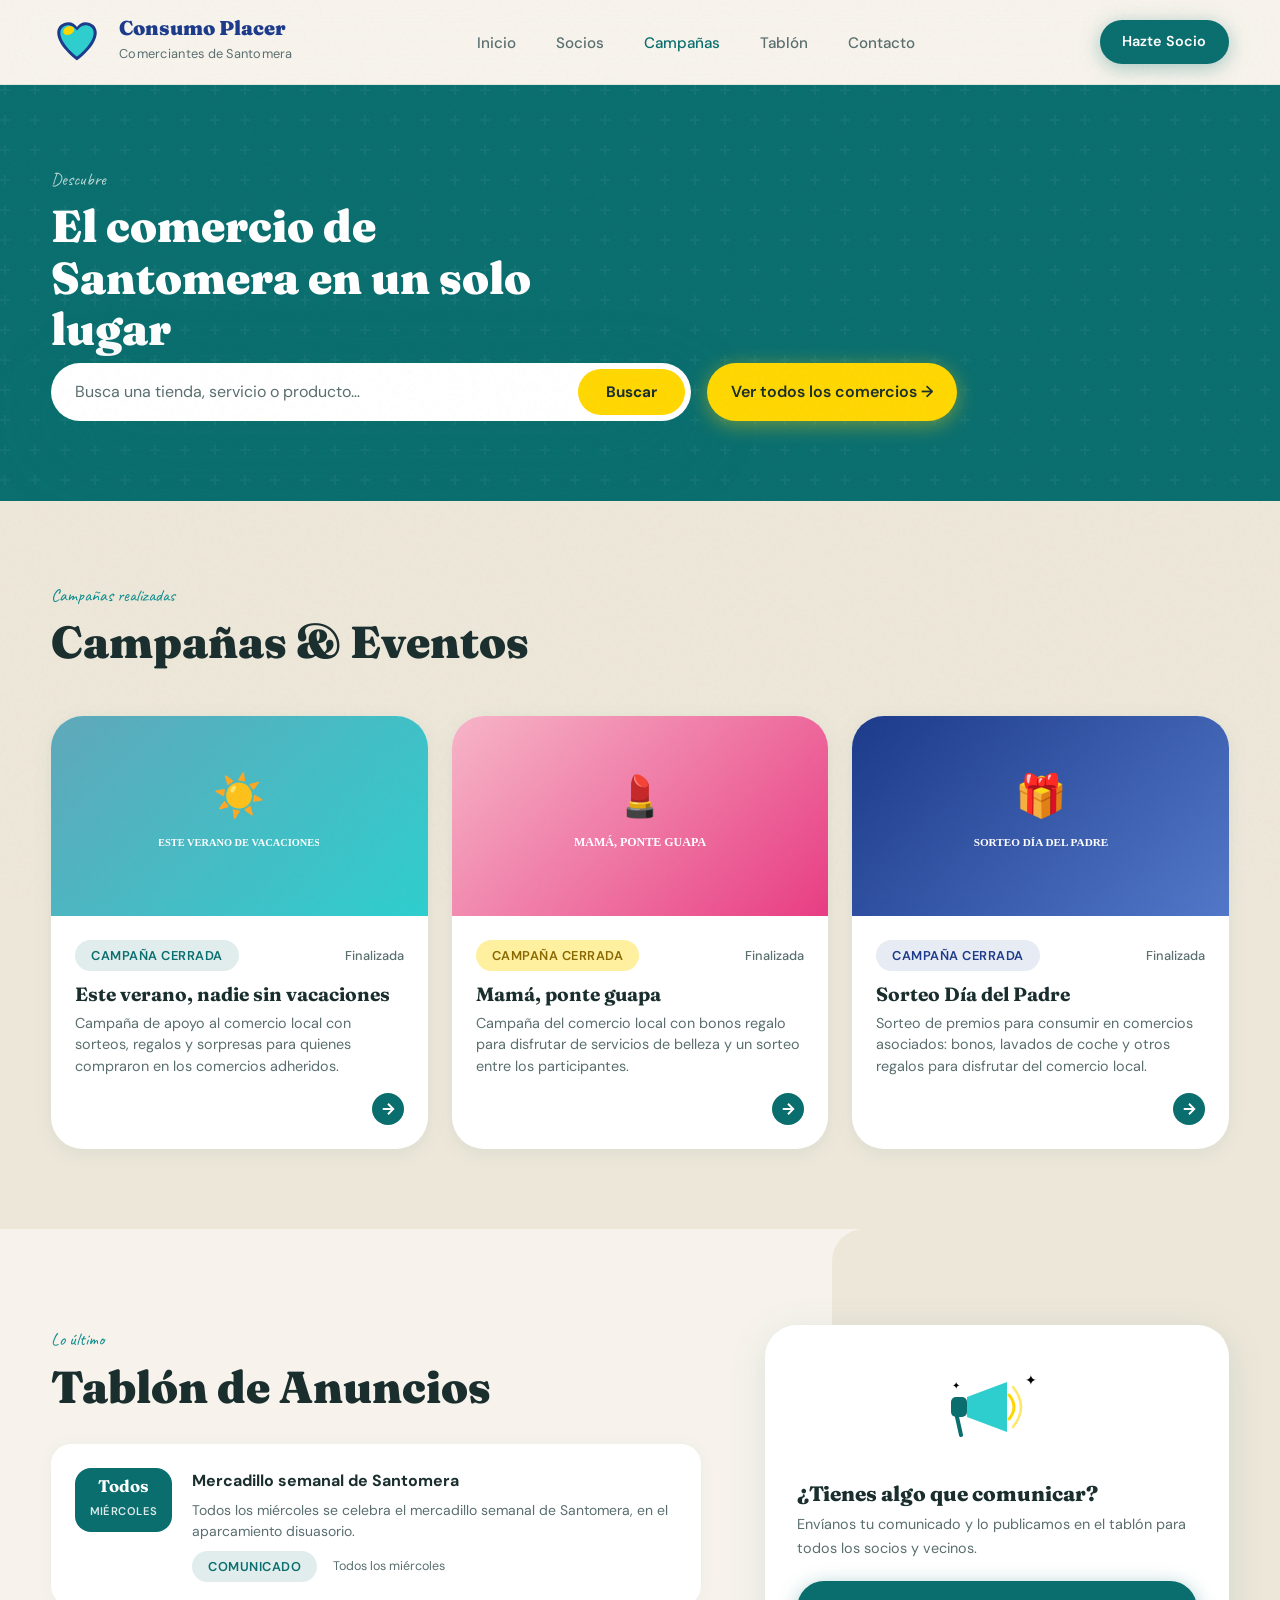
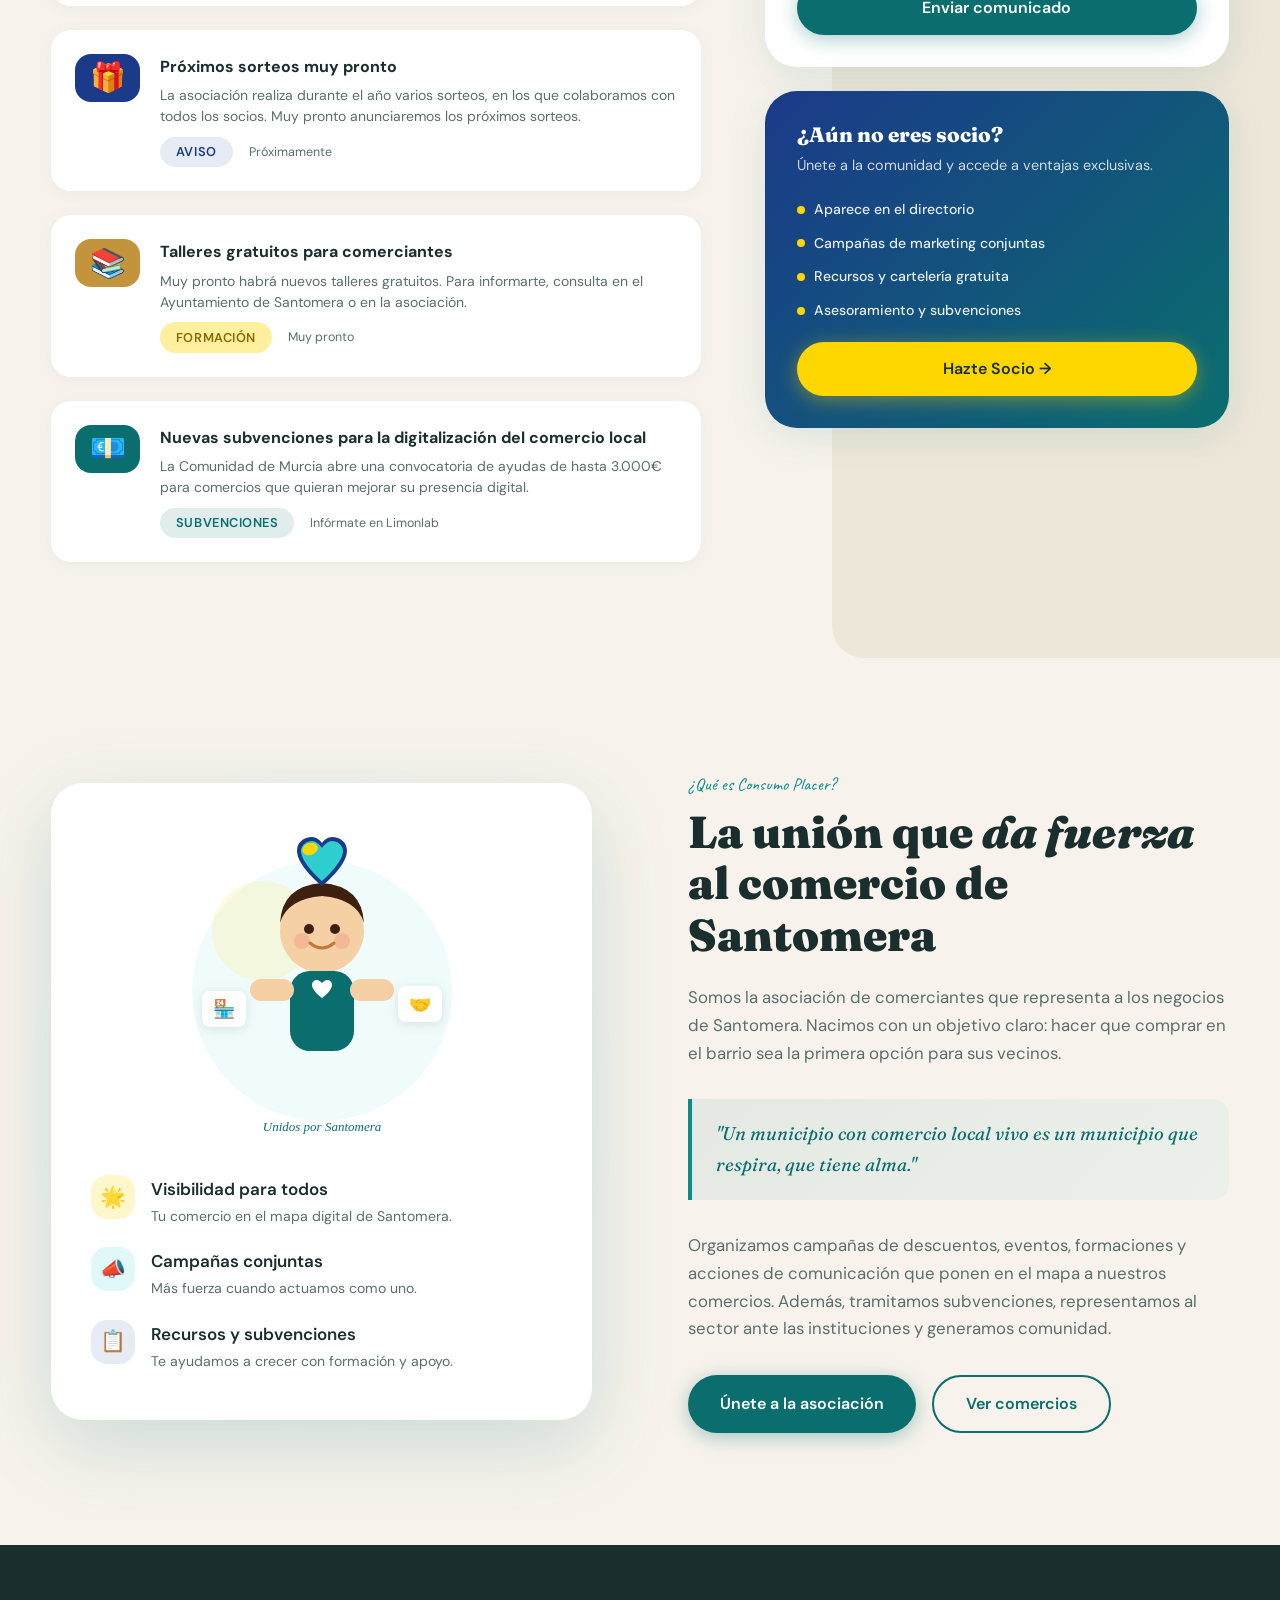
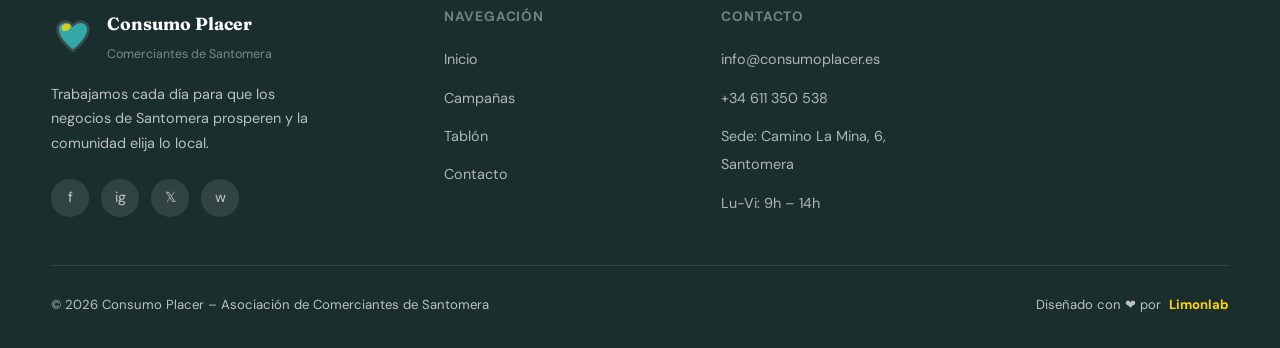
==== commit 051e4842: "Update index.html" ====
--- a/index.html
+++ b/index.html
@@ -1230,13 +1230,13 @@
 
             <li>
               <a href="tel:+34968000000">
-                968 000 000
+               +34 611 350 538
               </a>
             </li>
 
             <li>
               <a href="#">
-                Sede: C/ Mayor, Santomera
+                Sede: Camino La Mina, 6, Santomera
               </a>
             </li>
 
@@ -1256,7 +1256,7 @@
       <div class="footer-bottom">
 
         <span>
-          © 2025 Consumo Placer – Asociación de Comerciantes de Santomera
+          © 2026 Consumo Placer – Asociación de Comerciantes de Santomera
         </span>
 
         <div class="made-by">
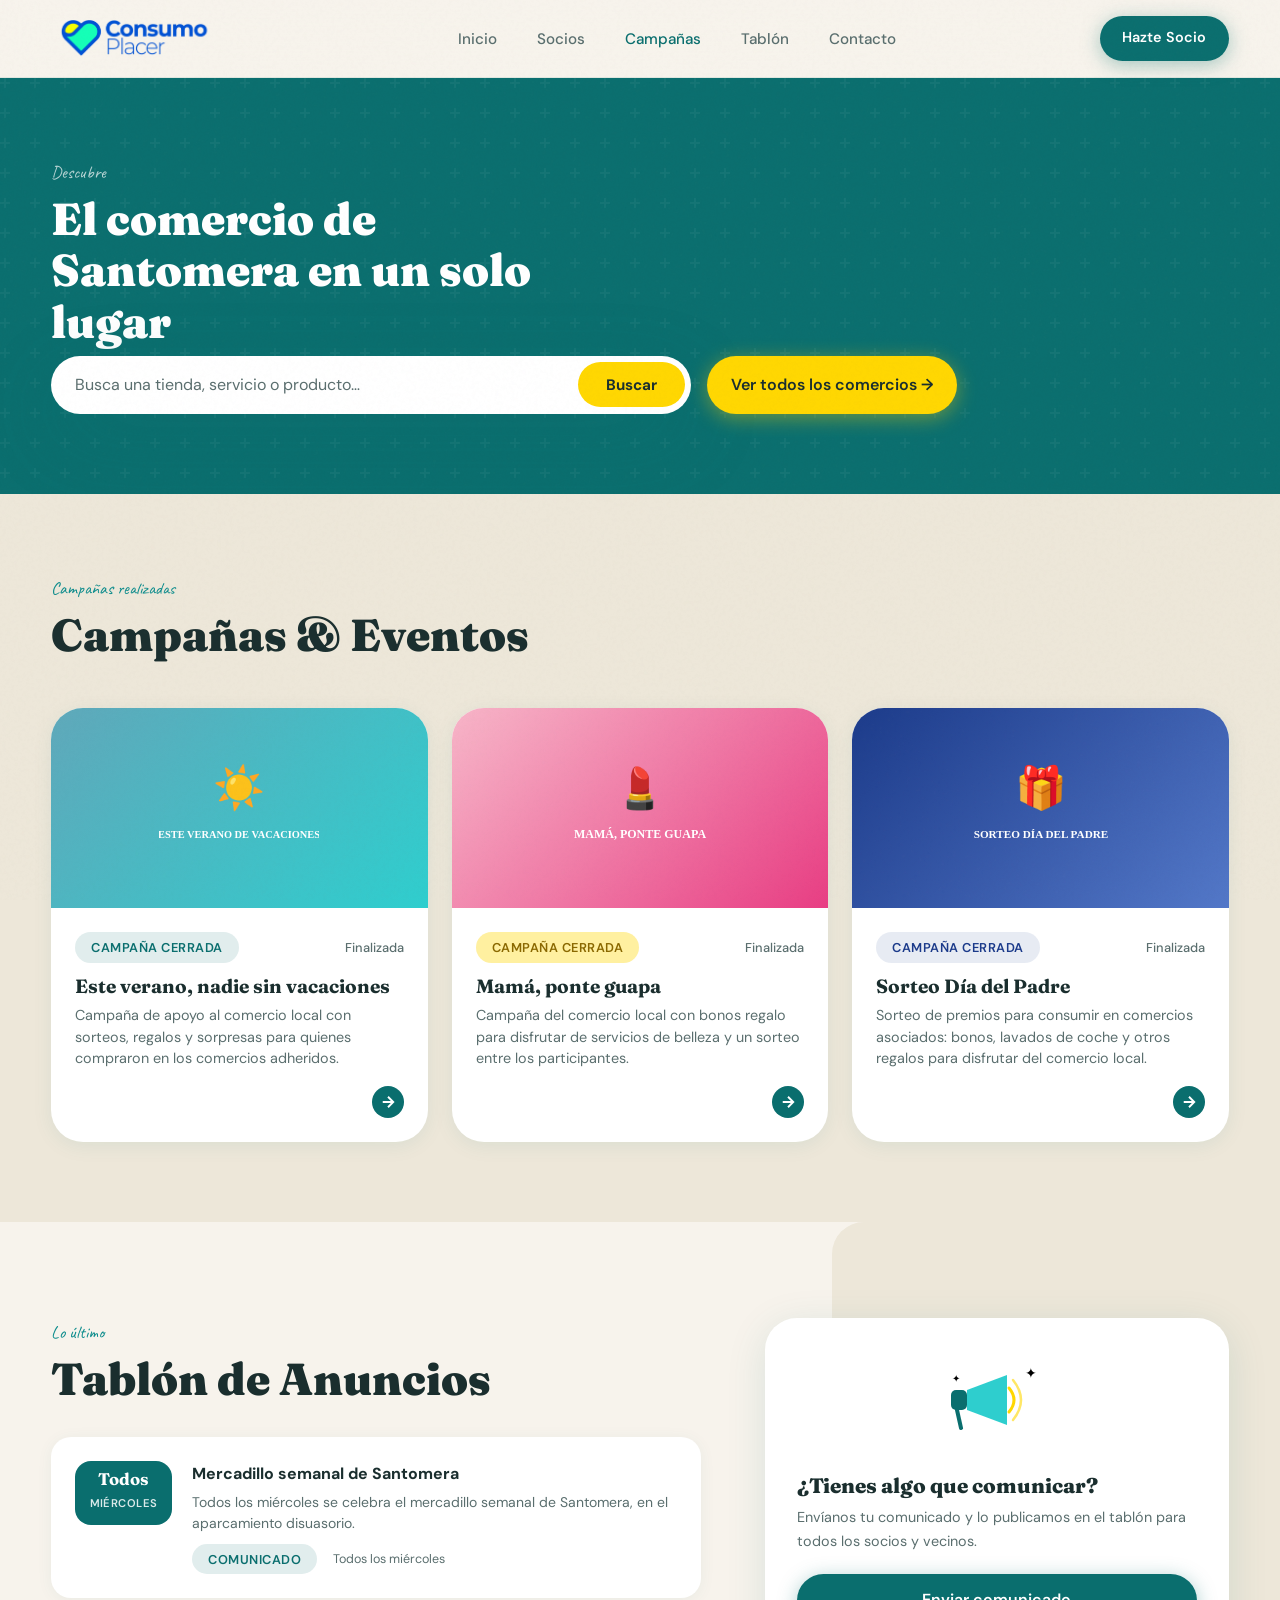
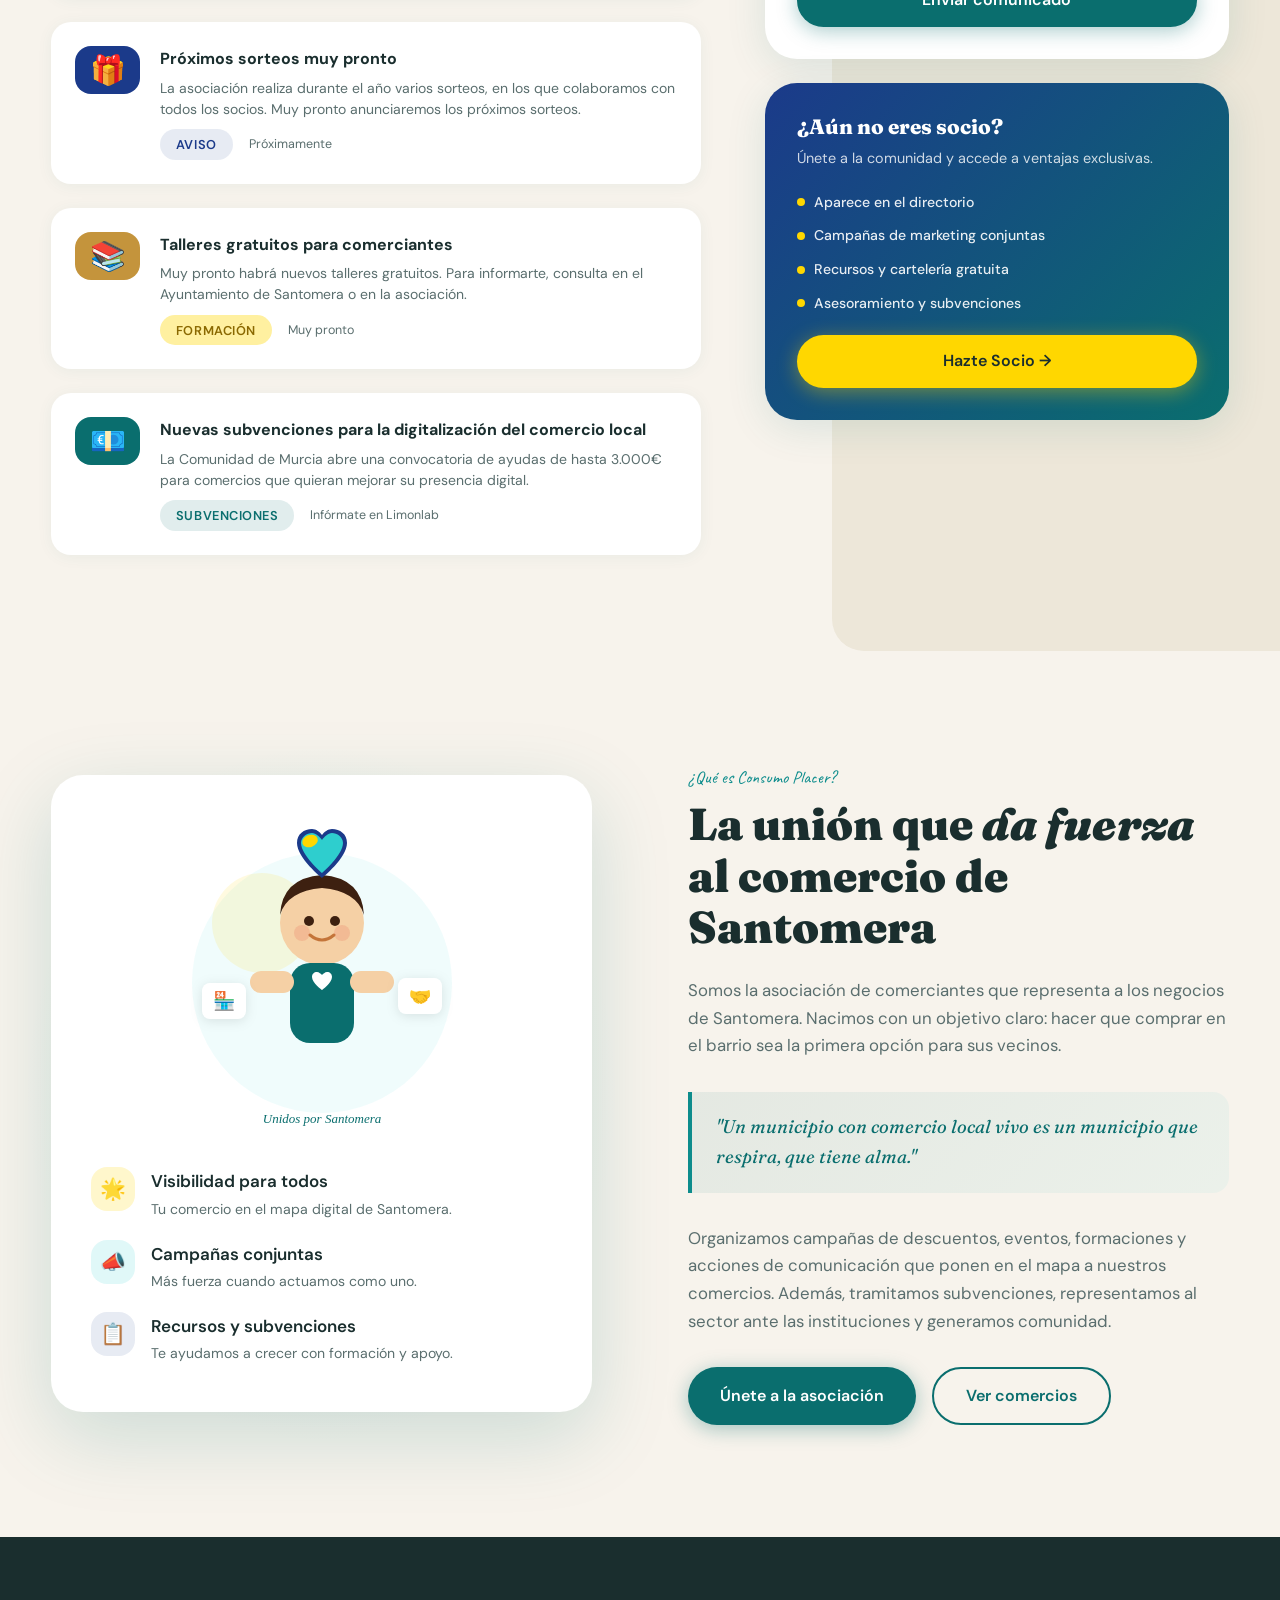
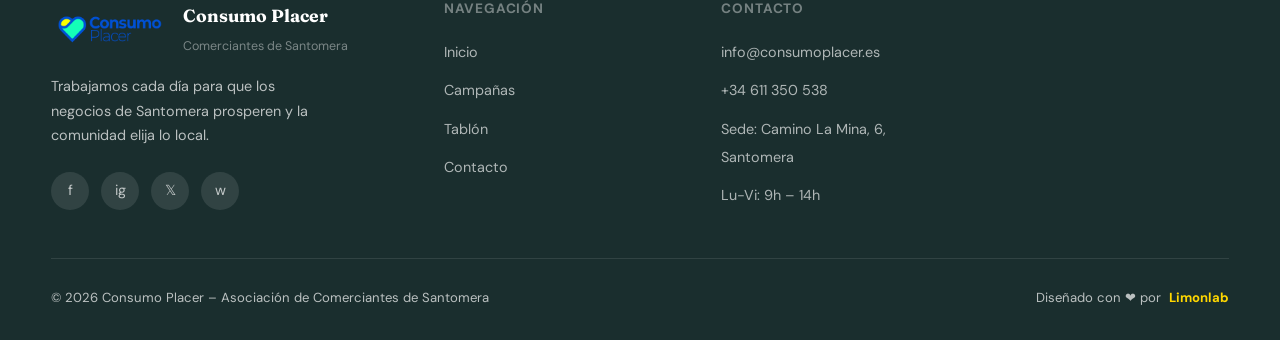
==== commit 9da47bc0: "Update index.html" ====
--- a/index.html
+++ b/index.html
@@ -20,41 +20,45 @@
   <!-- ===== NAV ===== -->
   <nav>
     <div class="container">
-      <div class="nav-inner">
+      <div
+        class="nav-inner"
+        style="
+          display:flex;
+          align-items:center;
+          justify-content:space-between;
+        "
+      >
 
         <!-- Logo -->
-        <a href="./index.html" class="nav-logo">
-          <svg class="logo-mark" viewBox="0 0 100 100" xmlns="http://www.w3.org/2000/svg">
-
-            <!-- Heart shape -->
-            <path
-              d="M50 85 C50 85 12 58 12 32 C12 20 22 12 34 12 C40 12 46 16 50 21 C54 16 60 12 66 12 C78 12 88 20 88 32 C88 58 50 85 50 85Z"
-              fill="#1B3A8A" />
-
-            <!-- Teal fill inner -->
-            <path
-              d="M50 78 C50 78 18 54 18 32 C18 23 26 18 34 18 C40 18 46 23 50 28 C54 23 60 18 66 18 C74 18 82 23 82 32 C82 54 50 78 50 78Z"
-              fill="#2ECECE" />
-
-            <!-- Yellow leaf accent -->
-            <ellipse
-              cx="34"
-              cy="28"
-              rx="11"
-              ry="8"
-              transform="rotate(-25,34,28)"
-              fill="#FFD700" />
-
-          </svg>
-
-          <div class="logo-text">
-            <strong>Consumo Placer</strong>
-            <span>Comerciantes de Santomera</span>
-          </div>
+        <a
+          href="./index.html"
+          class="nav-logo"
+          aria-label="Consumo Placer"
+          style="
+            margin-left:0 !important;
+            margin-right:2rem !important;
+            order:1 !important;
+            display:flex !important;
+            align-items:center !important;
+            flex-shrink:0 !important;
+            text-decoration:none !important;
+          "
+        >
+          <img
+            src="./d*IMG/logo consumo 0.png"
+            alt="Consumo Placer"
+            style="
+              display:block !important;
+              width:170px !important;
+              height:auto !important;
+              max-height:65px !important;
+              object-fit:contain !important;
+            "
+          />
         </a>
 
         <!-- Links -->
-        <ul class="nav-links">
+        <ul class="nav-links" style="order:2 !important;">
           <li><a href="#Inicio">Inicio</a></li>
           <li><a href="./b*Socios/DIRECTORIO%20PREVIEW.htm">Socios</a></li>
           <li><a href="#eventos">Campañas</a></li>
@@ -63,7 +67,7 @@
         </ul>
 
         <!-- CTA -->
-        <div class="nav-cta">
+        <div class="nav-cta" style="order:3 !important;">
           <a
             href="./c*Contacto/contacto.html"
             class="btn btn-primary"
@@ -1125,34 +1129,18 @@
         <div class="footer-brand">
 
           <div
-            style="display:flex;align-items:center;gap:.75rem;">
-
-            <svg
-              width="44"
-              height="44"
-              viewBox="0 0 100 100"
-              xmlns="http://www.w3.org/2000/svg">
-
-              <path
-                d="M50 85 C50 85 12 58 12 32 C12 20 22 12 34 12 C40 12 46 16 50 21 C54 16 60 12 66 12 C78 12 88 20 88 32 C88 58 50 85 50 85Z"
-                fill="rgba(255,255,255,.15)" />
-
-              <path
-                d="M50 78 C50 78 18 54 18 32 C18 23 26 18 34 18 C40 18 46 23 50 28 C54 23 60 18 66 18 C74 18 82 23 82 32 C82 54 50 78 50 78Z"
-                fill="#2ECECE"
-                opacity=".7" />
-
-              <ellipse
-                cx="34"
-                cy="28"
-                rx="11"
-                ry="8"
-                transform="rotate(-25,34,28)"
-                fill="#FFD700"
-                opacity=".8" />
-
-            </svg>
-
+            style="display:flex;align-items:center;gap:.75rem;"
+          >
+            <img
+              src="./d*IMG/logo consumo 0.png"
+              alt="Consumo Placer"
+              style="
+                display:block;
+                width:120px;
+                height:auto;
+                object-fit:contain;
+              "
+            />
             <div>
 
               <strong
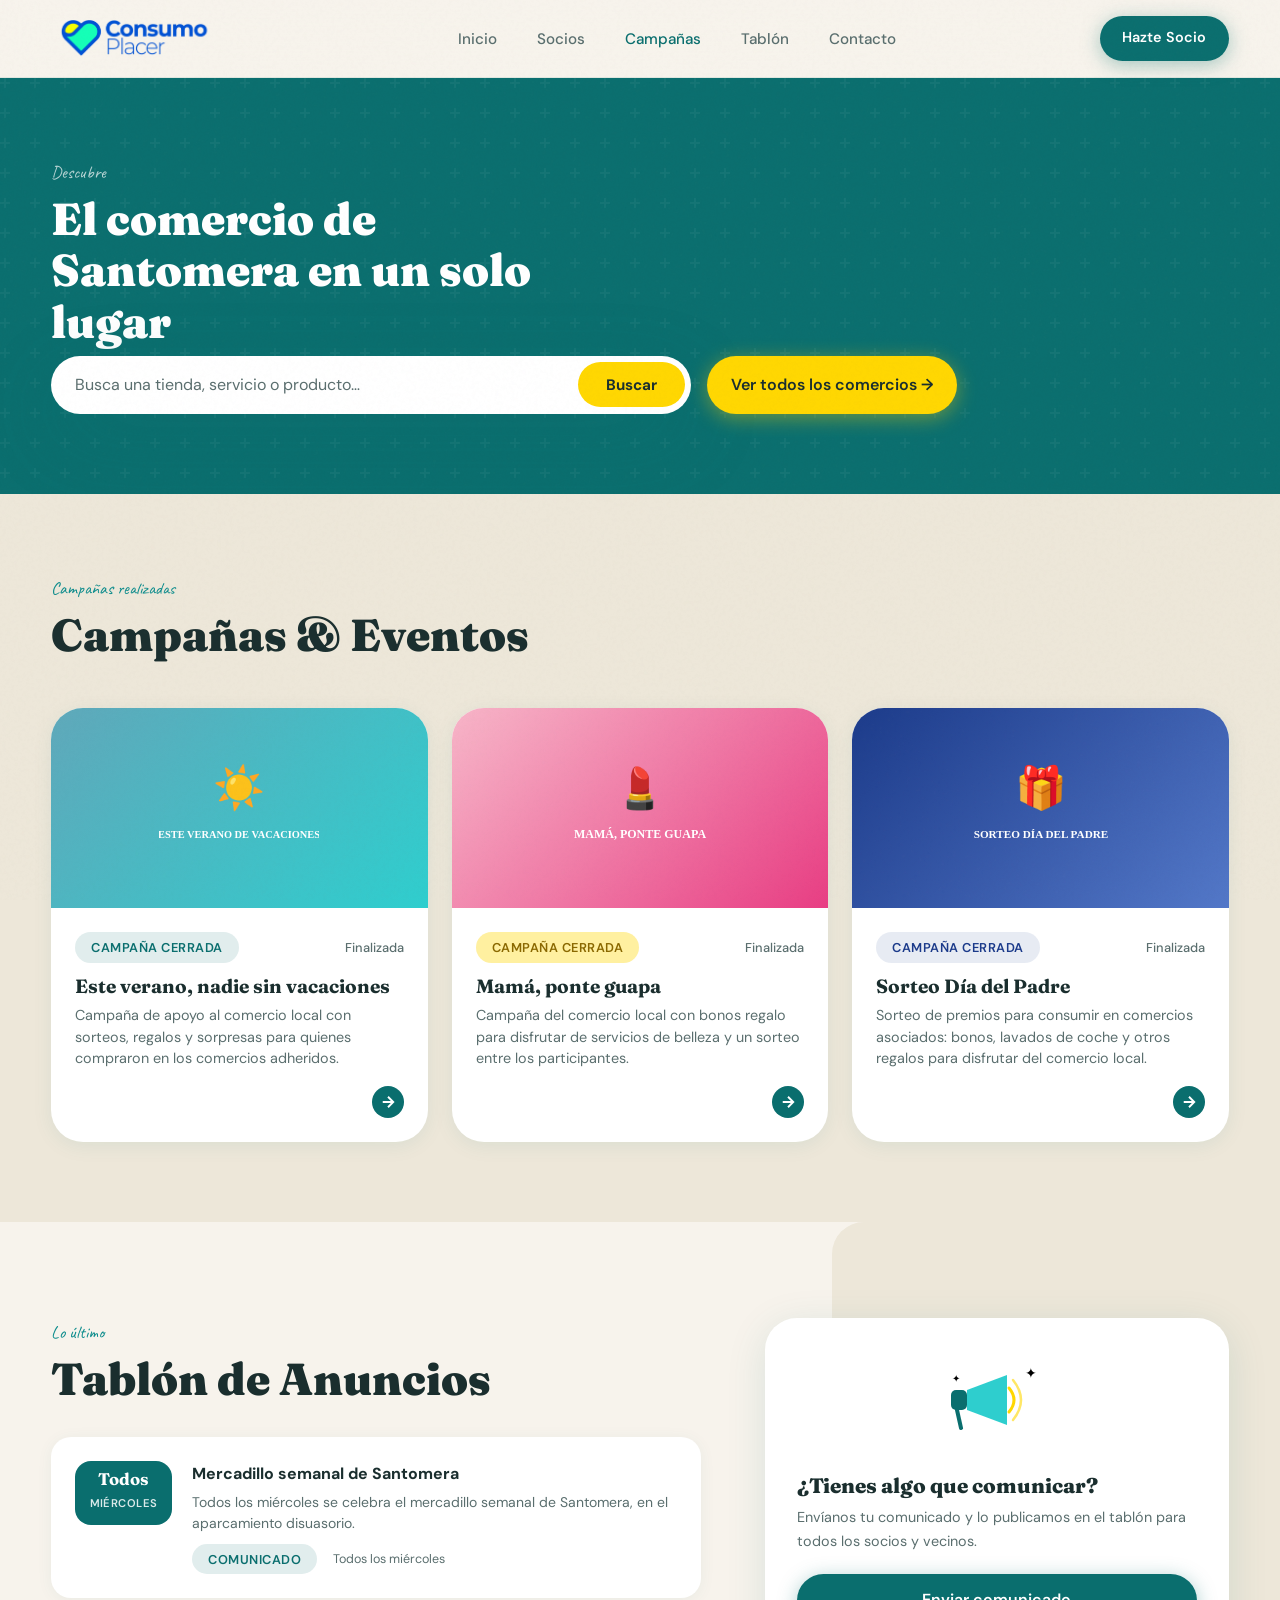
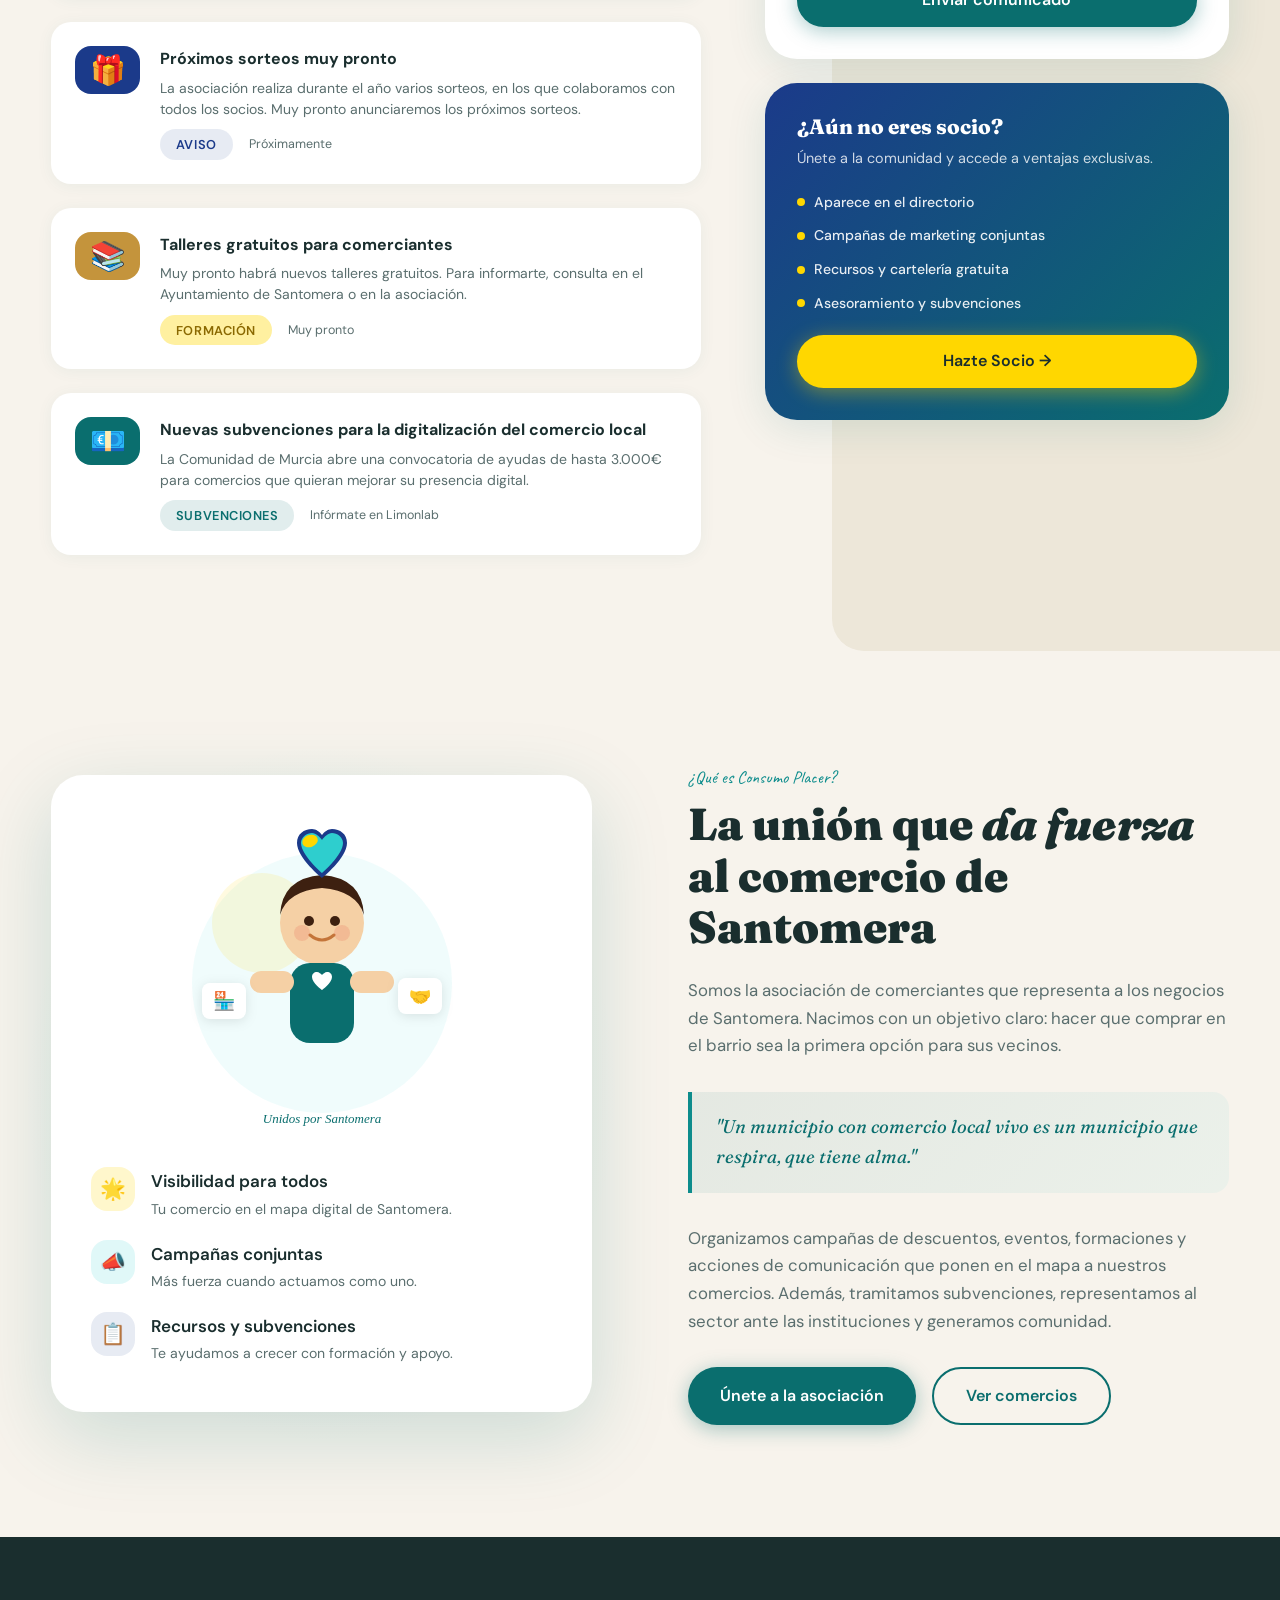
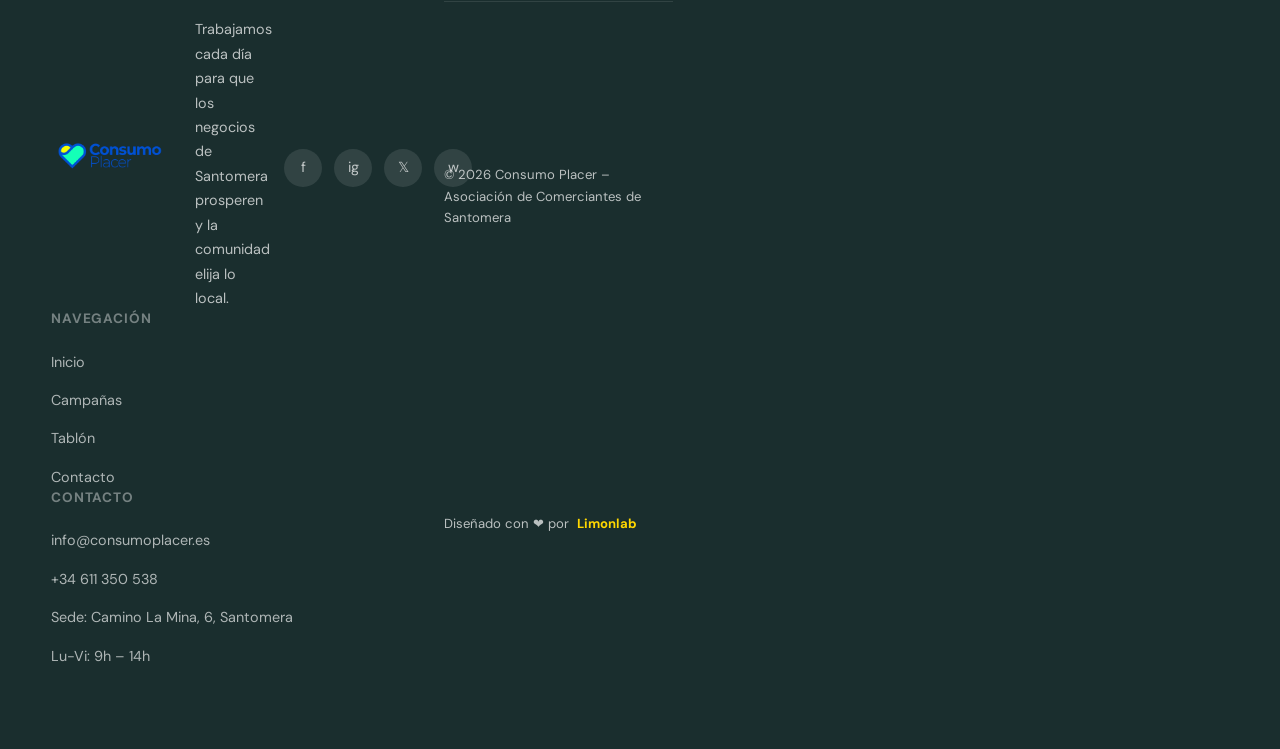
==== commit 916e75a3: "Update index.html" ====
--- a/index.html
+++ b/index.html
@@ -1143,16 +1143,7 @@
             />
             <div>
 
-              <strong
-                style="display:block;font-family:'Fraunces',serif;color:white;font-size:1.1rem;">
-                Consumo Placer
-              </strong>
-
-              <span style="font-size:.78rem;opacity:.6;">
-                Comerciantes de Santomera
-              </span>
-
-            </div>
+
 
           </div>
 
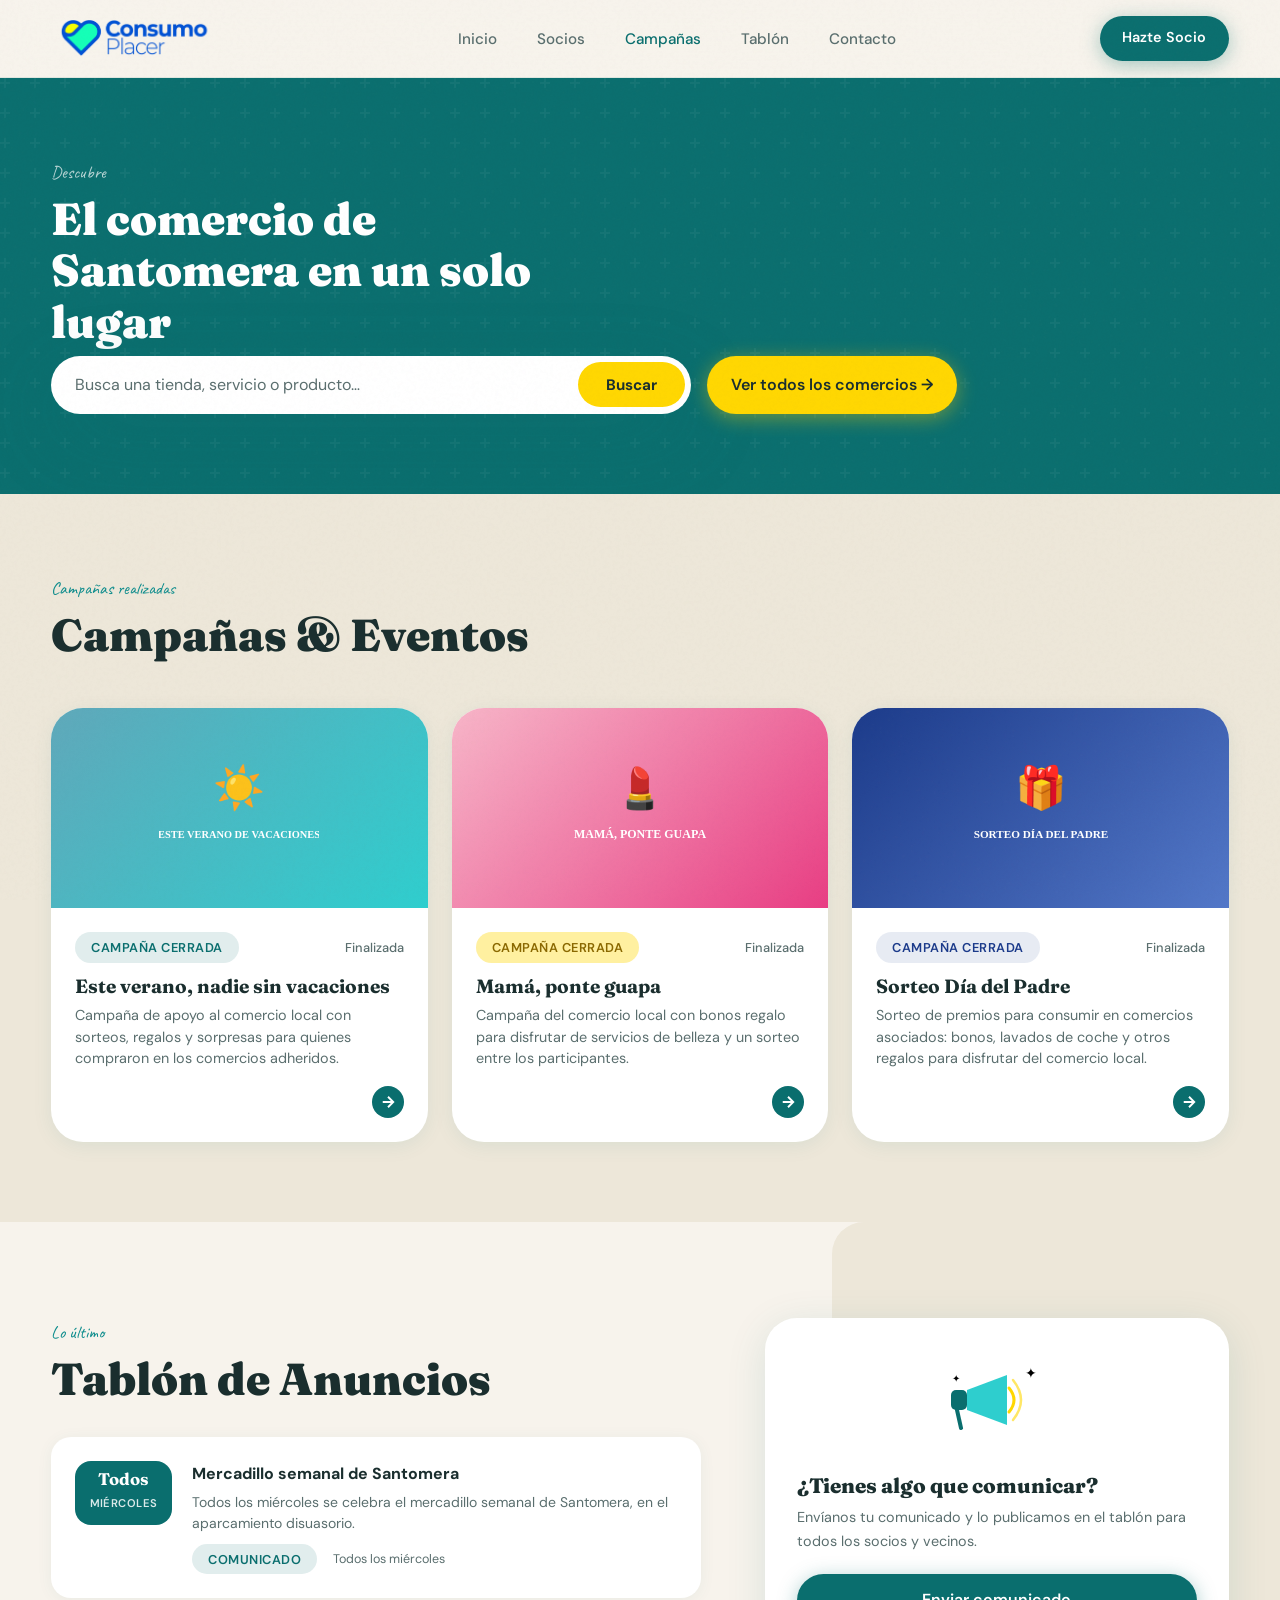
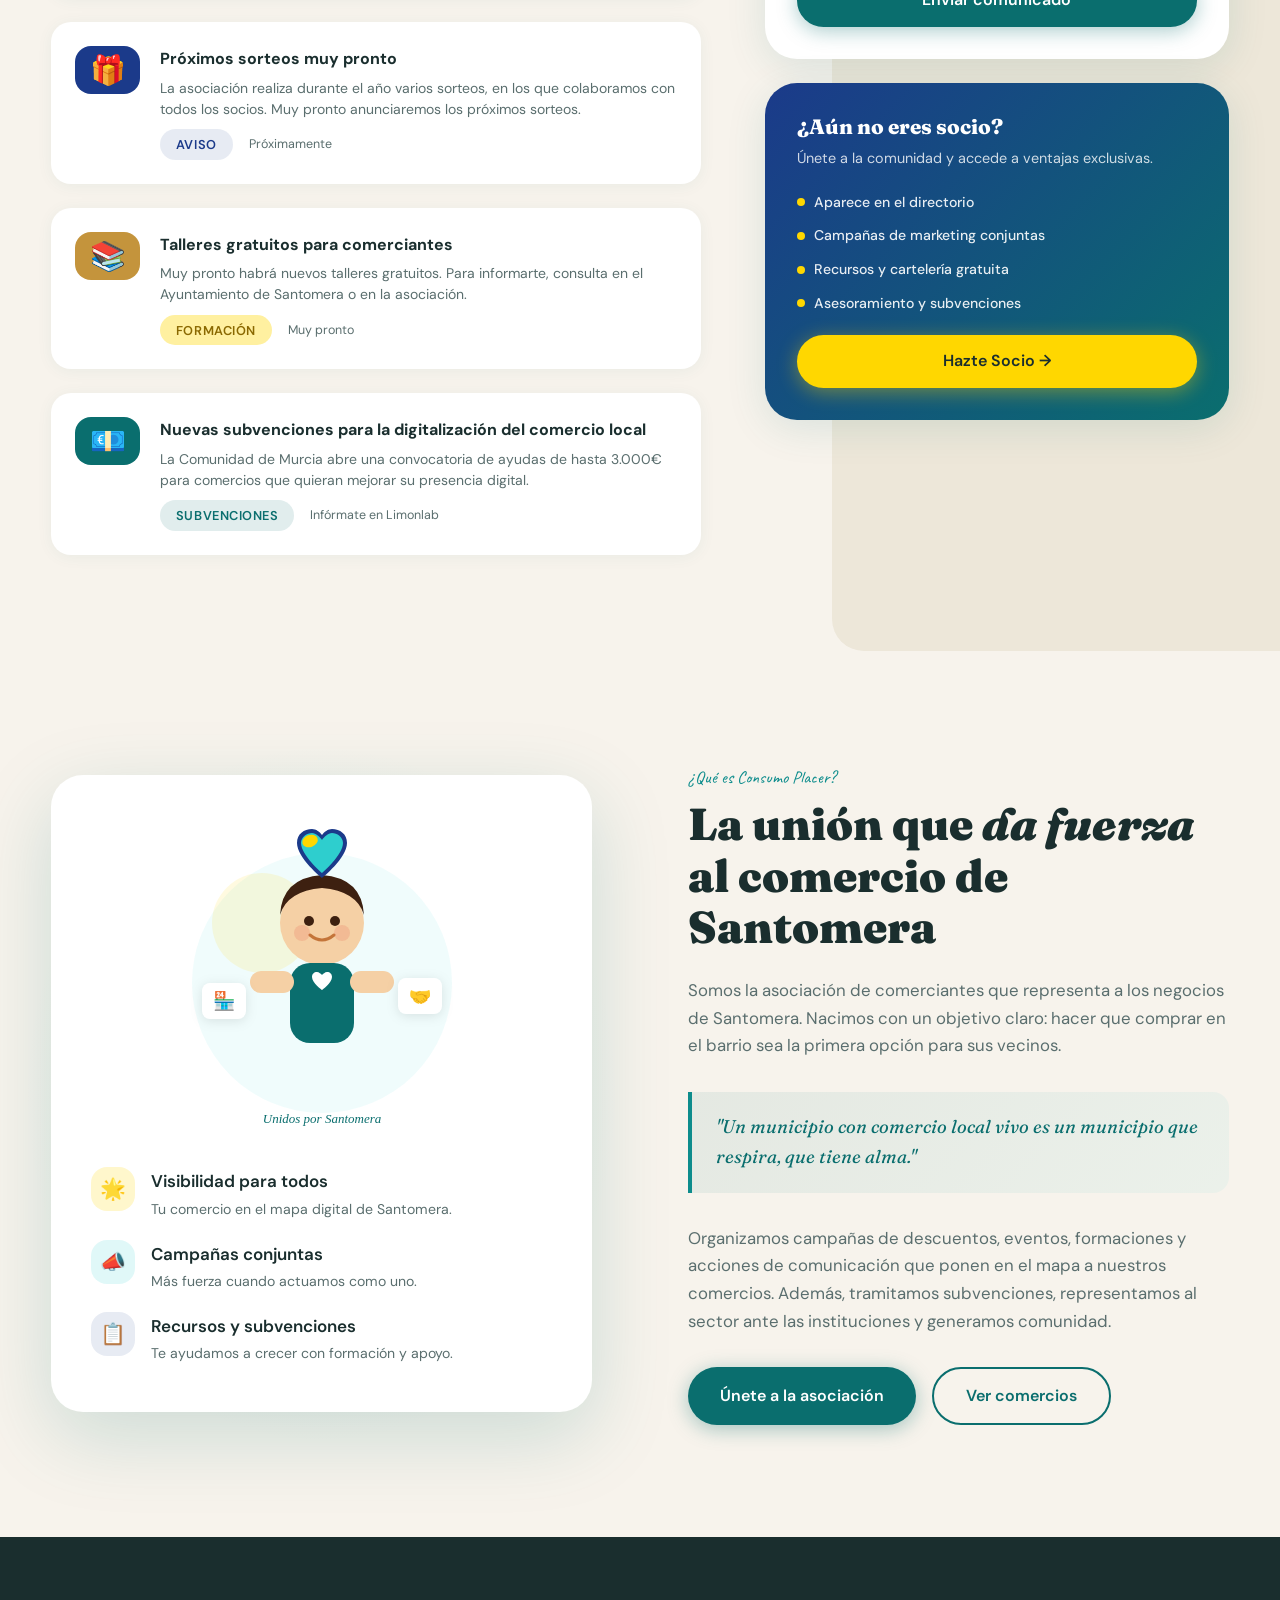
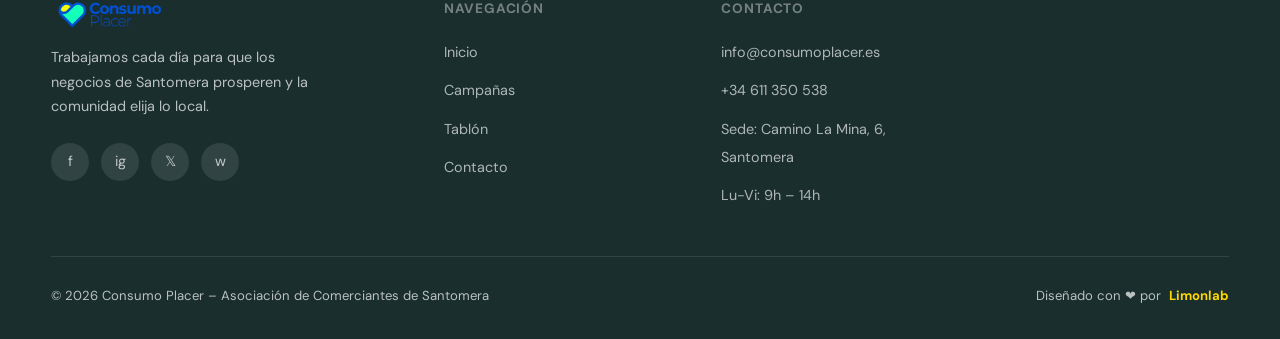
==== commit fbdd9518: "Add strong and span elements in index.html" ====
--- a/index.html
+++ b/index.html
@@ -1143,7 +1143,16 @@
             />
             <div>
 
-
+              <strong
+                style="display:block;font-family:'Fraunces',serif;color:white;font-size:1.1rem;">
+   
+              </strong>
+
+              <span style="font-size:.78rem;opacity:.6;">
+          
+              </span>
+
+            </div>
 
           </div>
 
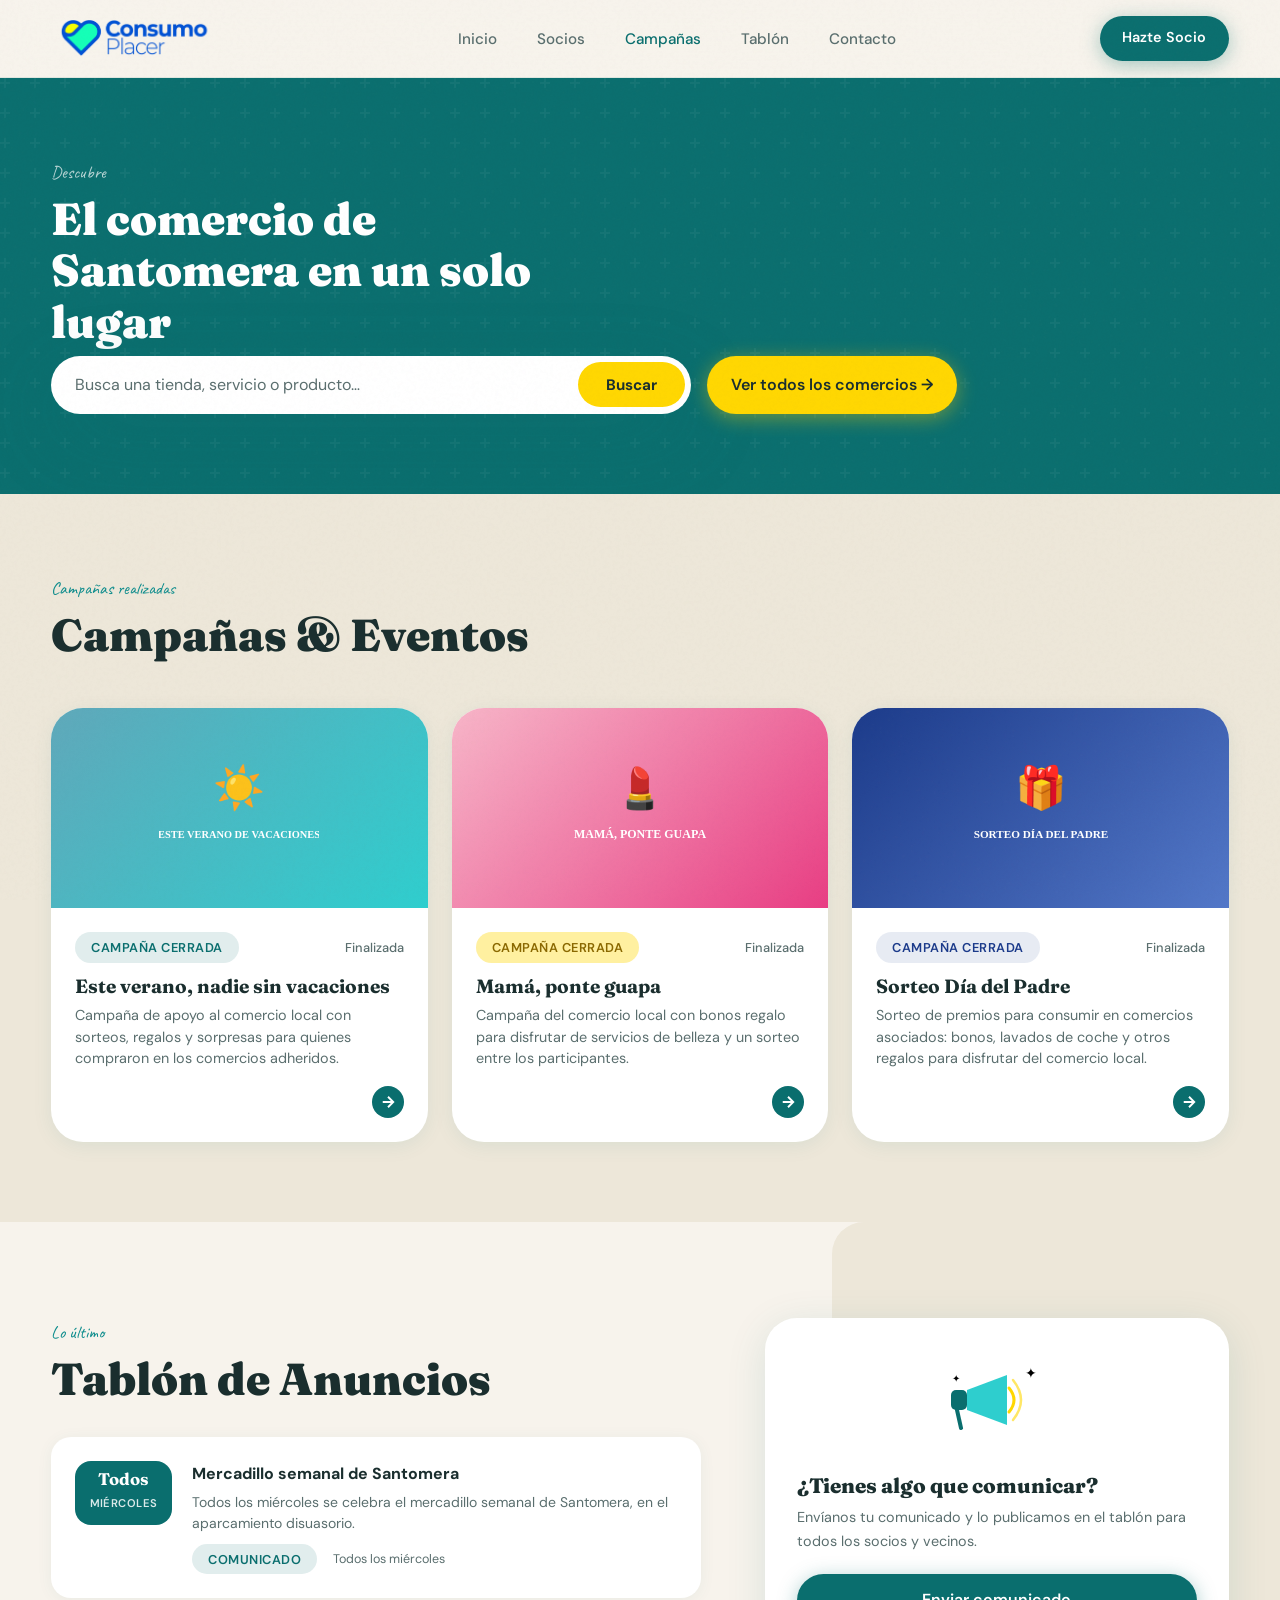
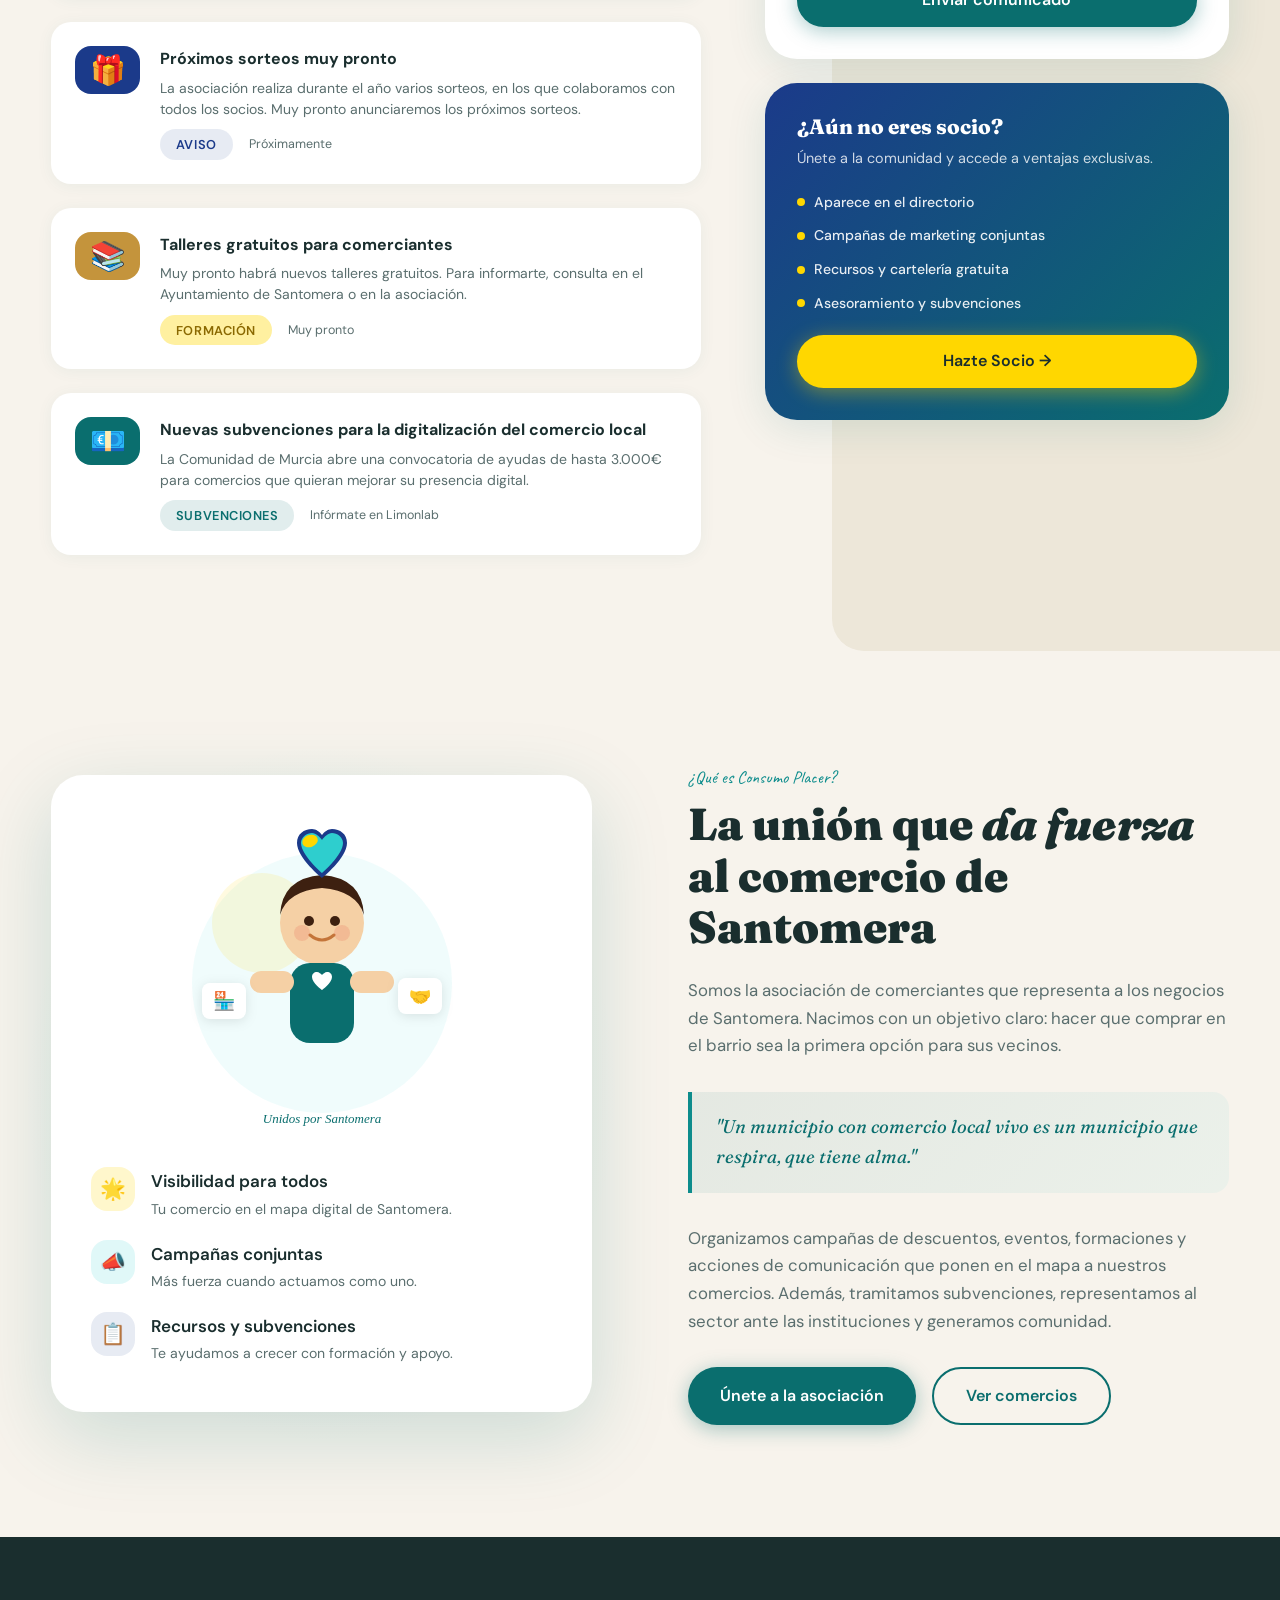
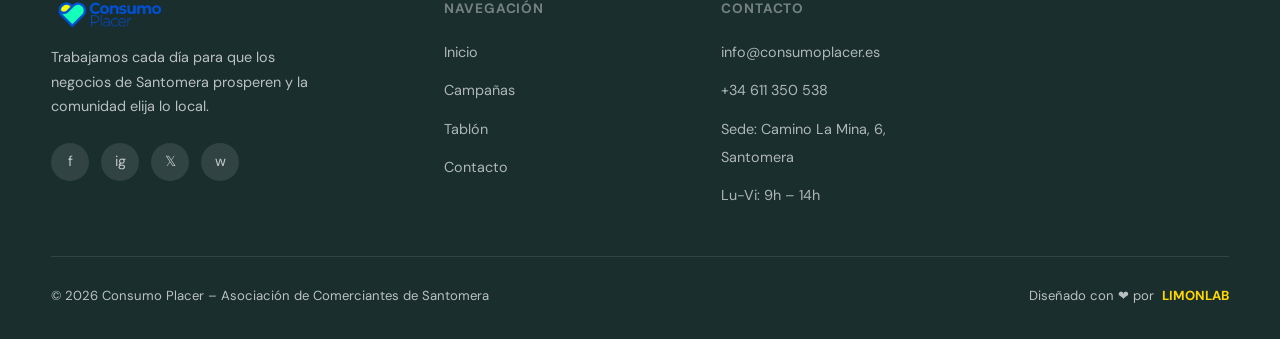
==== commit 55255186: "Update index.html" ====
--- a/index.html
+++ b/index.html
@@ -1248,7 +1248,7 @@
         </span>
 
         <div class="made-by">
-          Diseñado con ❤ por <strong>Limonlab</strong>
+          Diseñado con ❤ por <strong>LIMONLAB</strong>
         </div>
 
       </div>
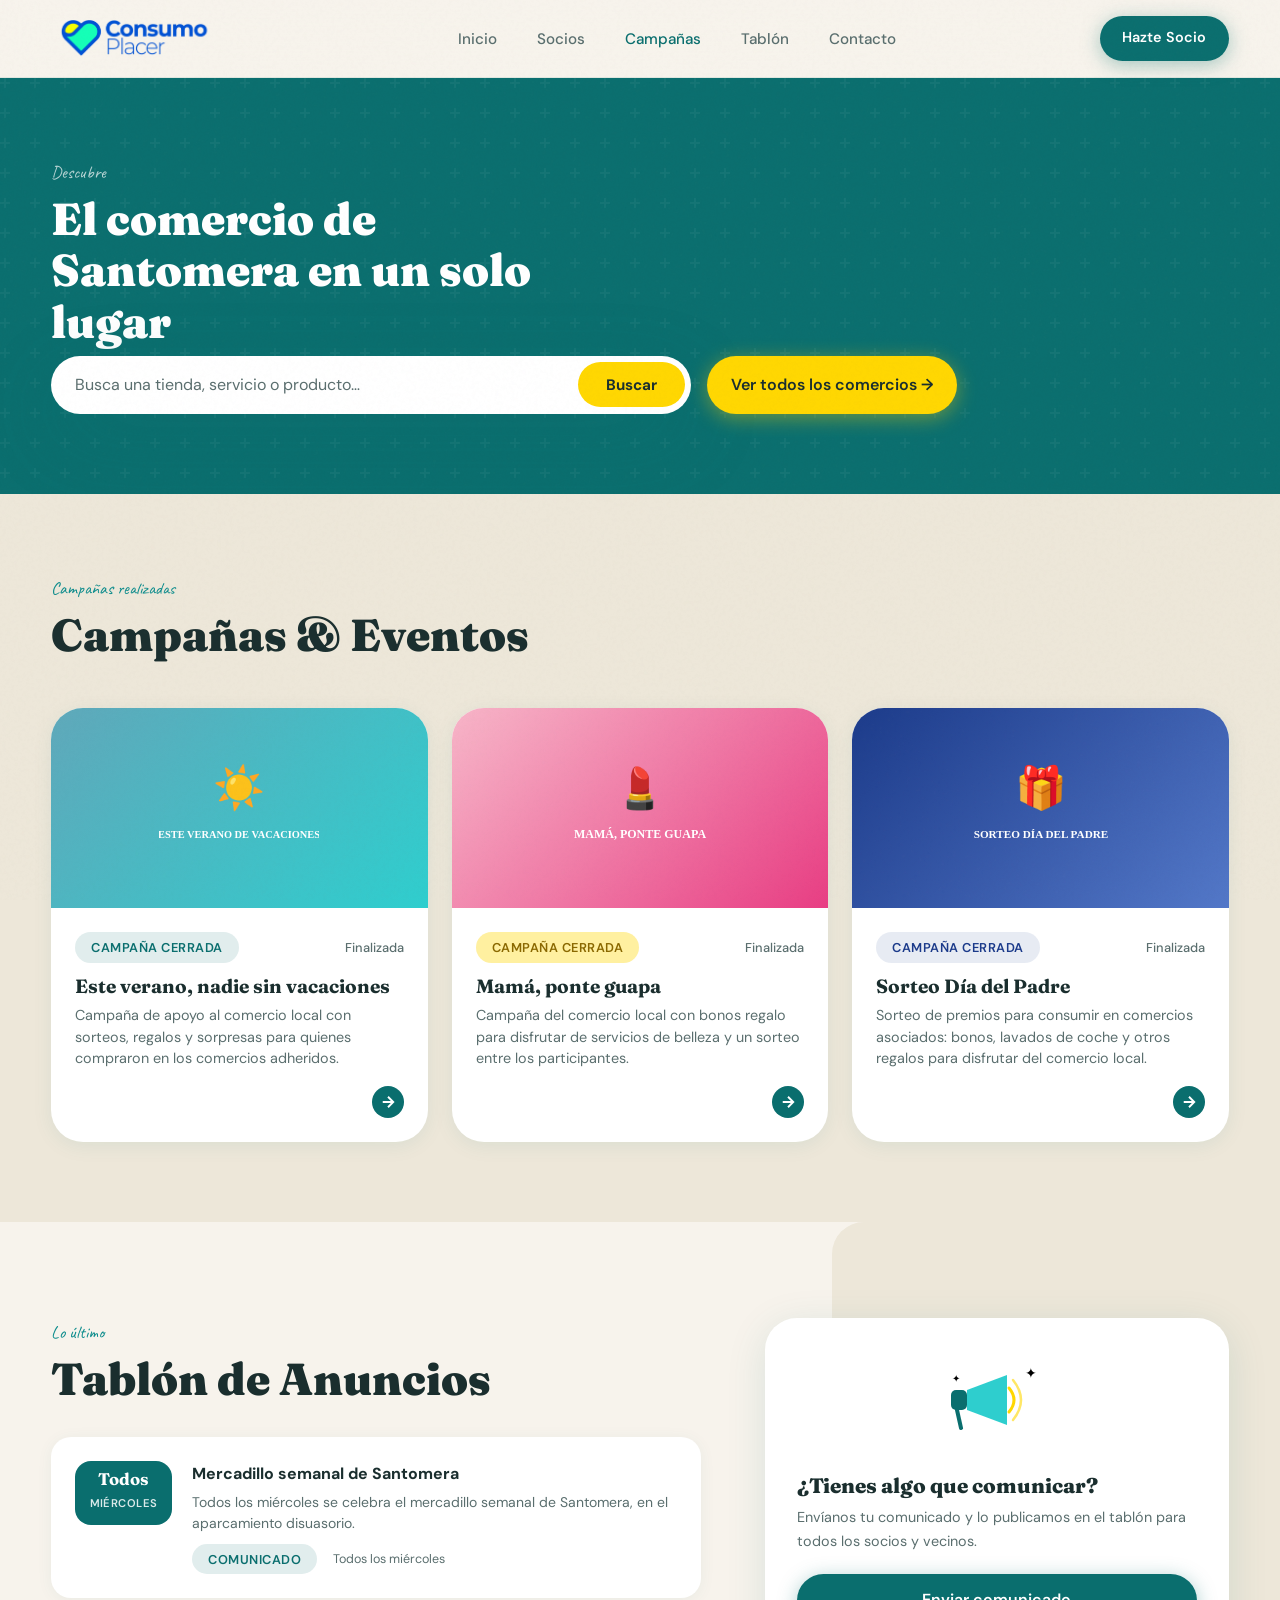
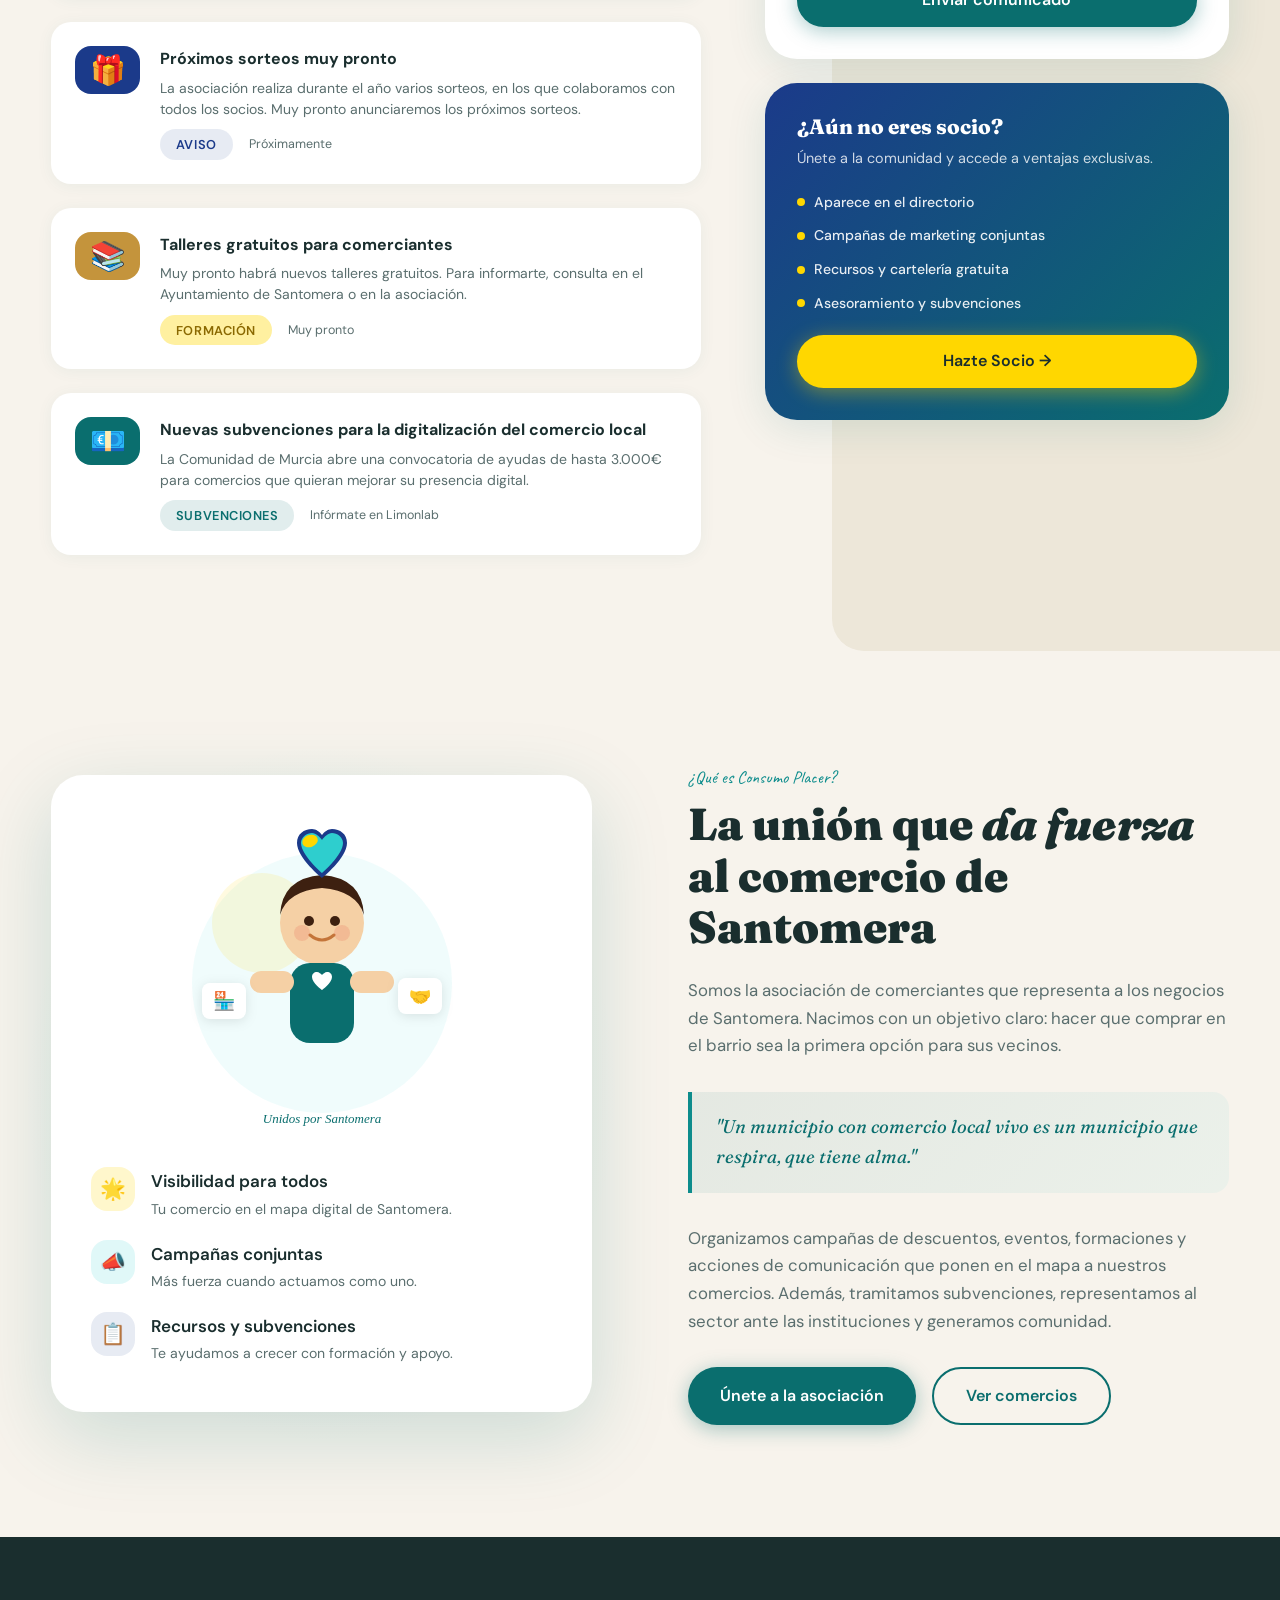
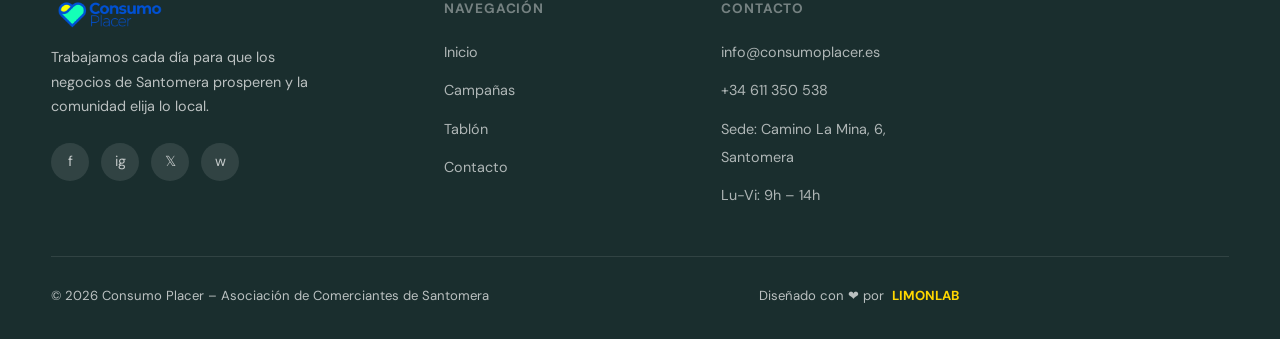
==== commit 9084c49b: "Update attribution link for LIMONLAB" ====
--- a/index.html
+++ b/index.html
@@ -1248,7 +1248,7 @@
         </span>
 
         <div class="made-by">
-          Diseñado con ❤ por <strong>LIMONLAB</strong>
+          Diseñado con ❤ por <a href="https://limonlab.es"> <strong>LIMONLAB</strong>
         </div>
 
       </div>
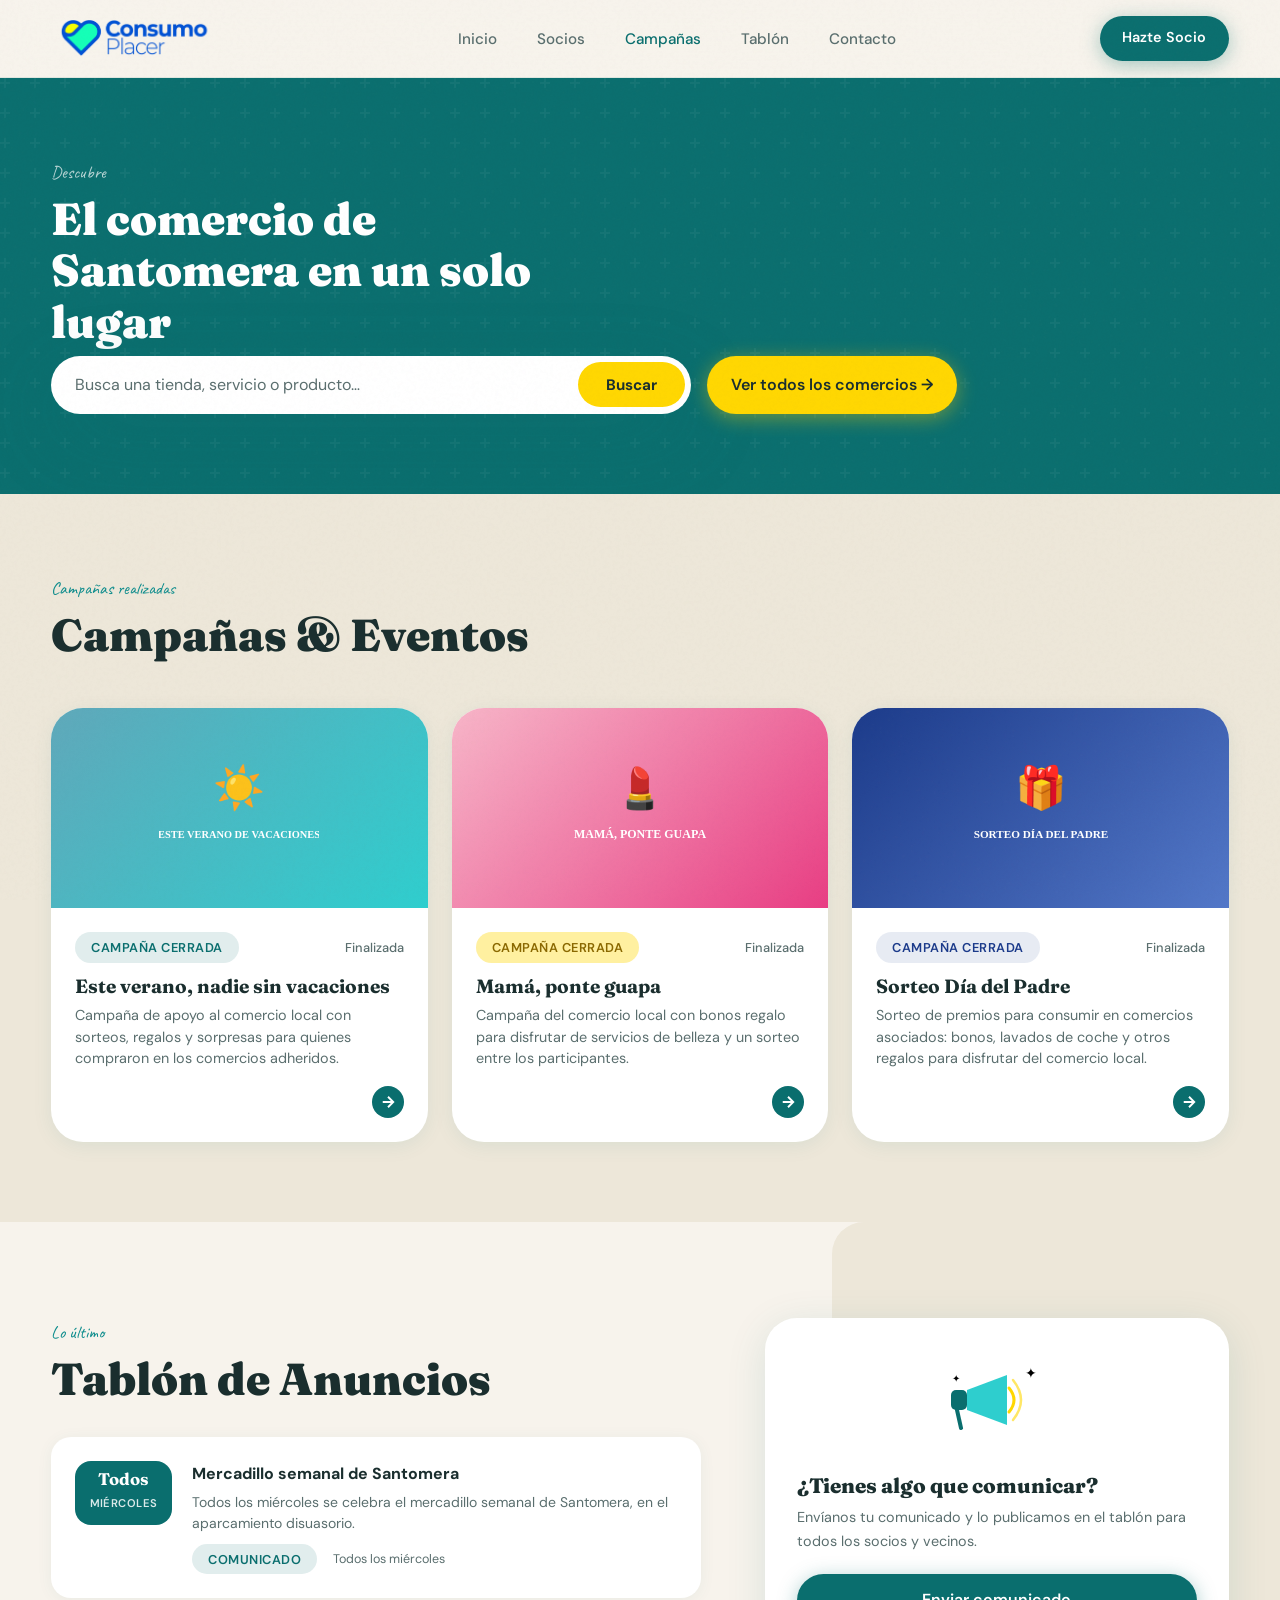
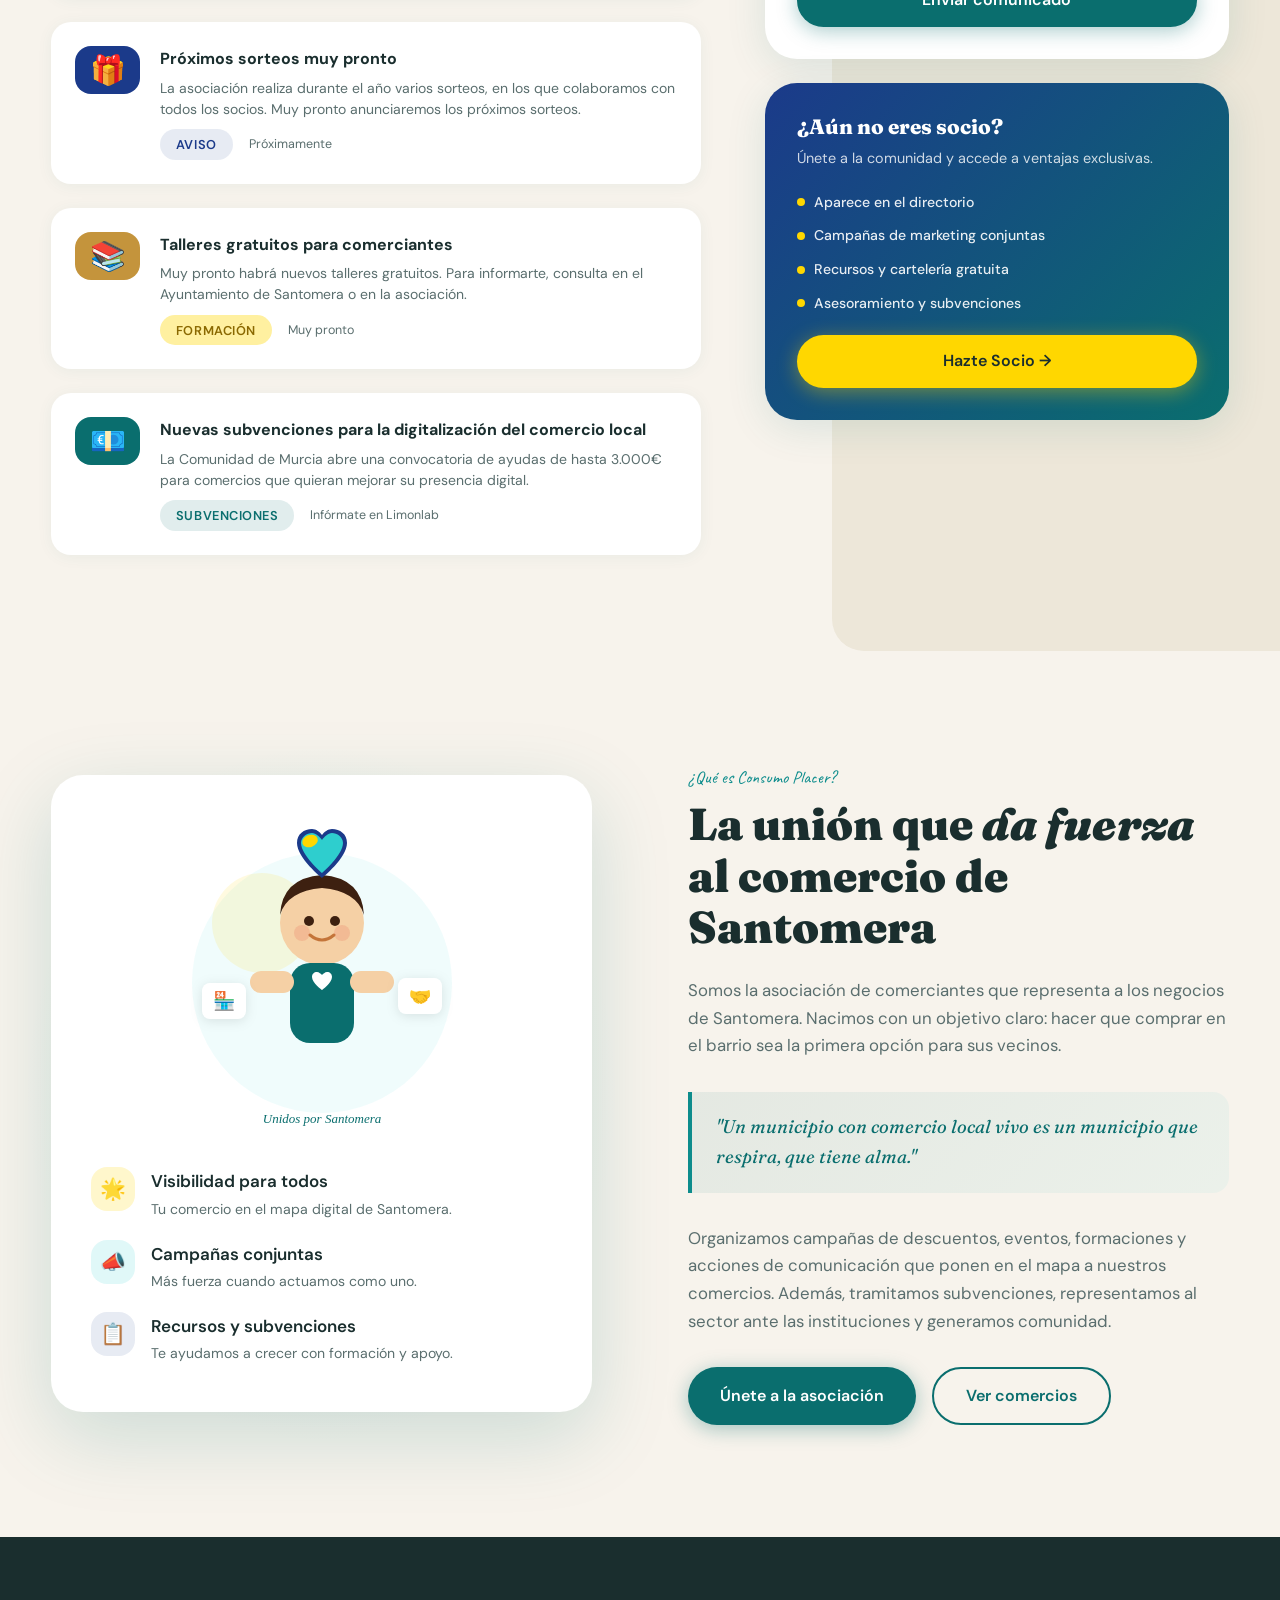
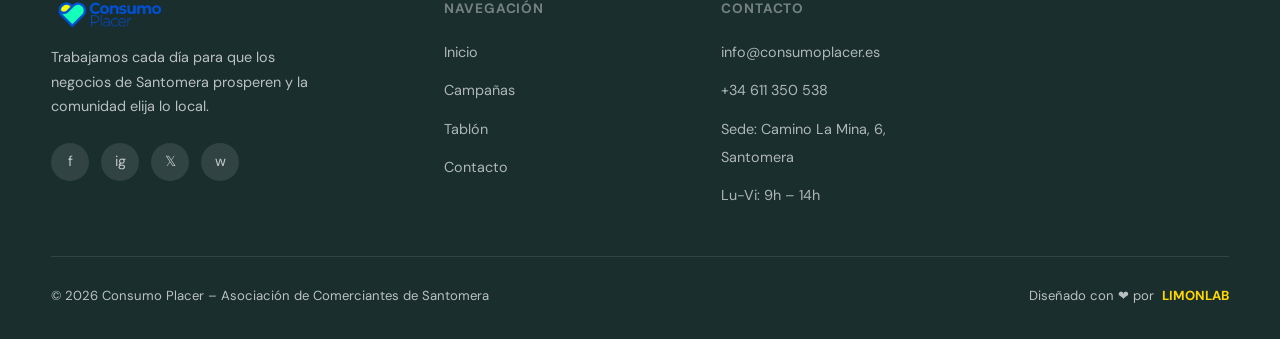
==== commit fab72a35: "Update index.html" ====
--- a/index.html
+++ b/index.html
@@ -1247,9 +1247,12 @@
           © 2026 Consumo Placer – Asociación de Comerciantes de Santomera
         </span>
 
-        <div class="made-by">
-          Diseñado con ❤ por <a href="https://limonlab.es"> <strong>LIMONLAB</strong>
-        </div>
+<div class="made-by">
+  Diseñado con ❤ por 
+  <a href="https://limonlab.es">
+    <strong>LIMONLAB</strong>
+  </a>
+</div>
 
       </div>
 
